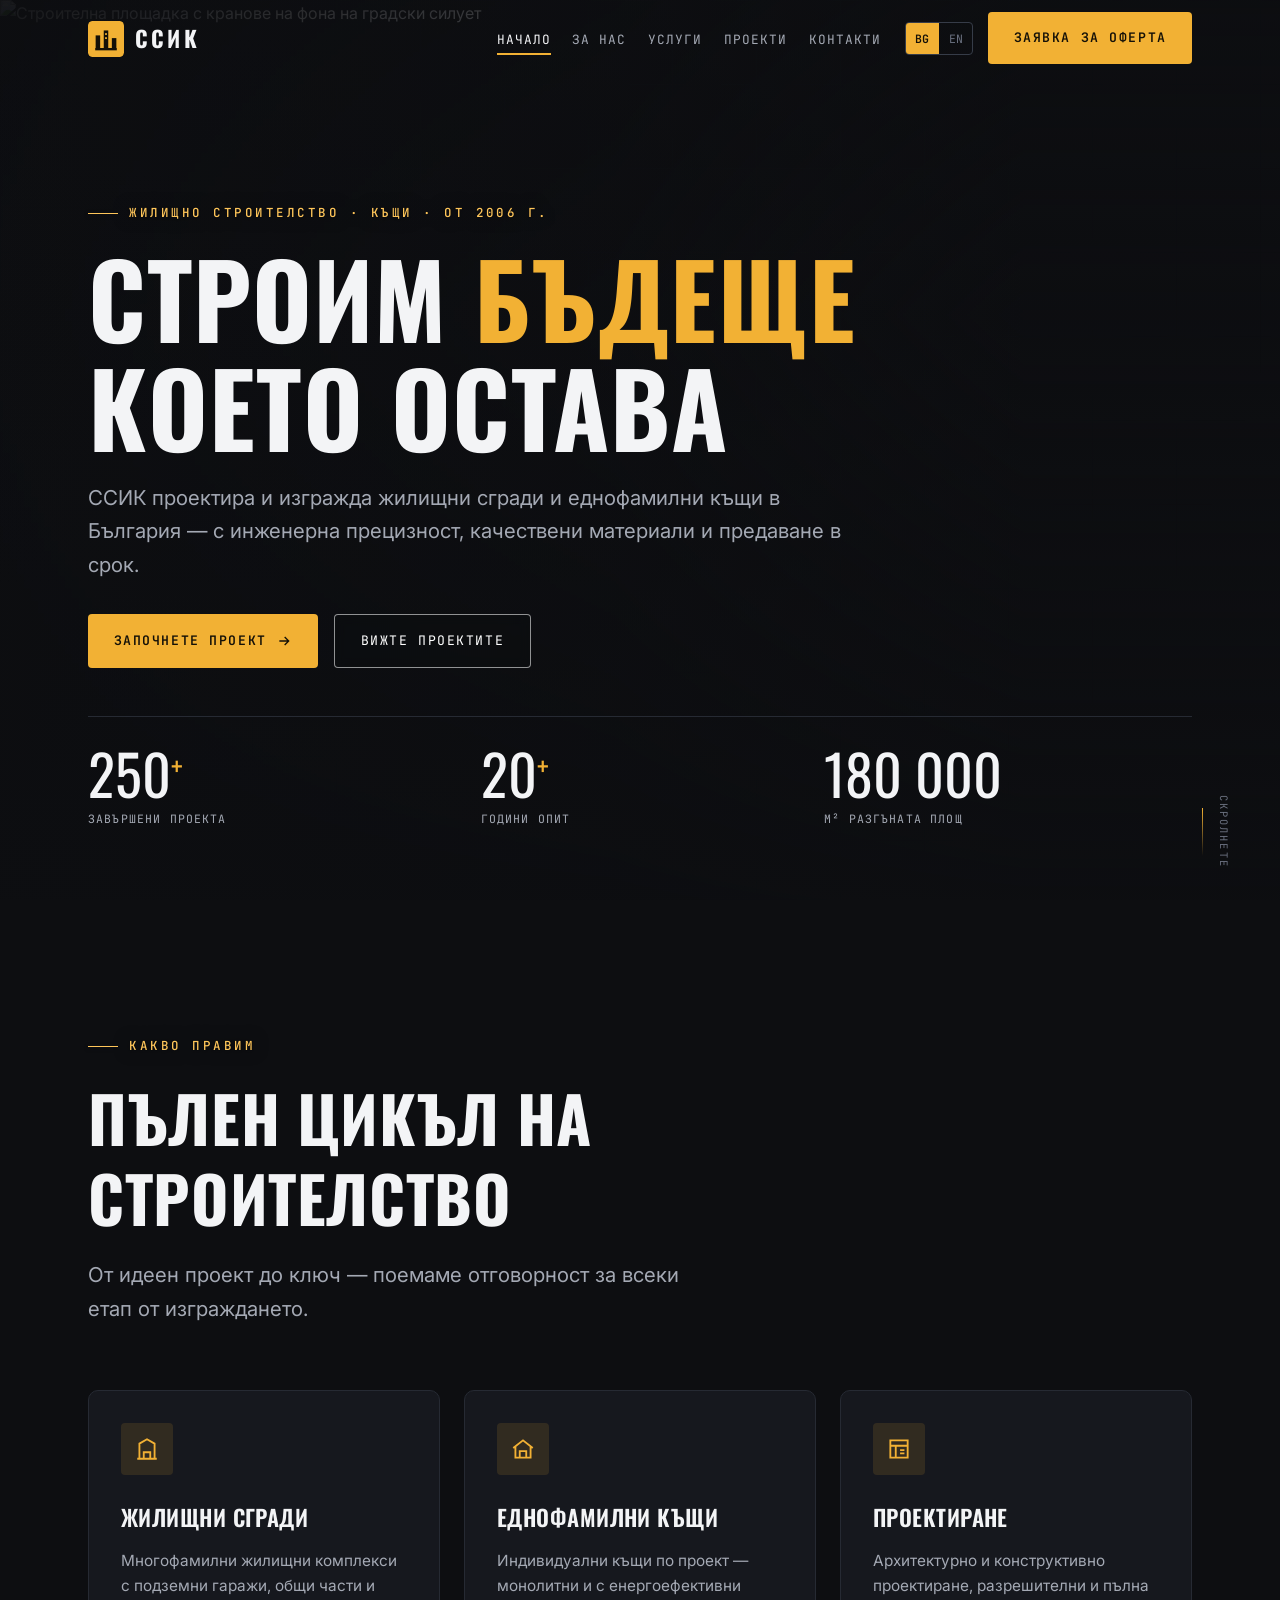
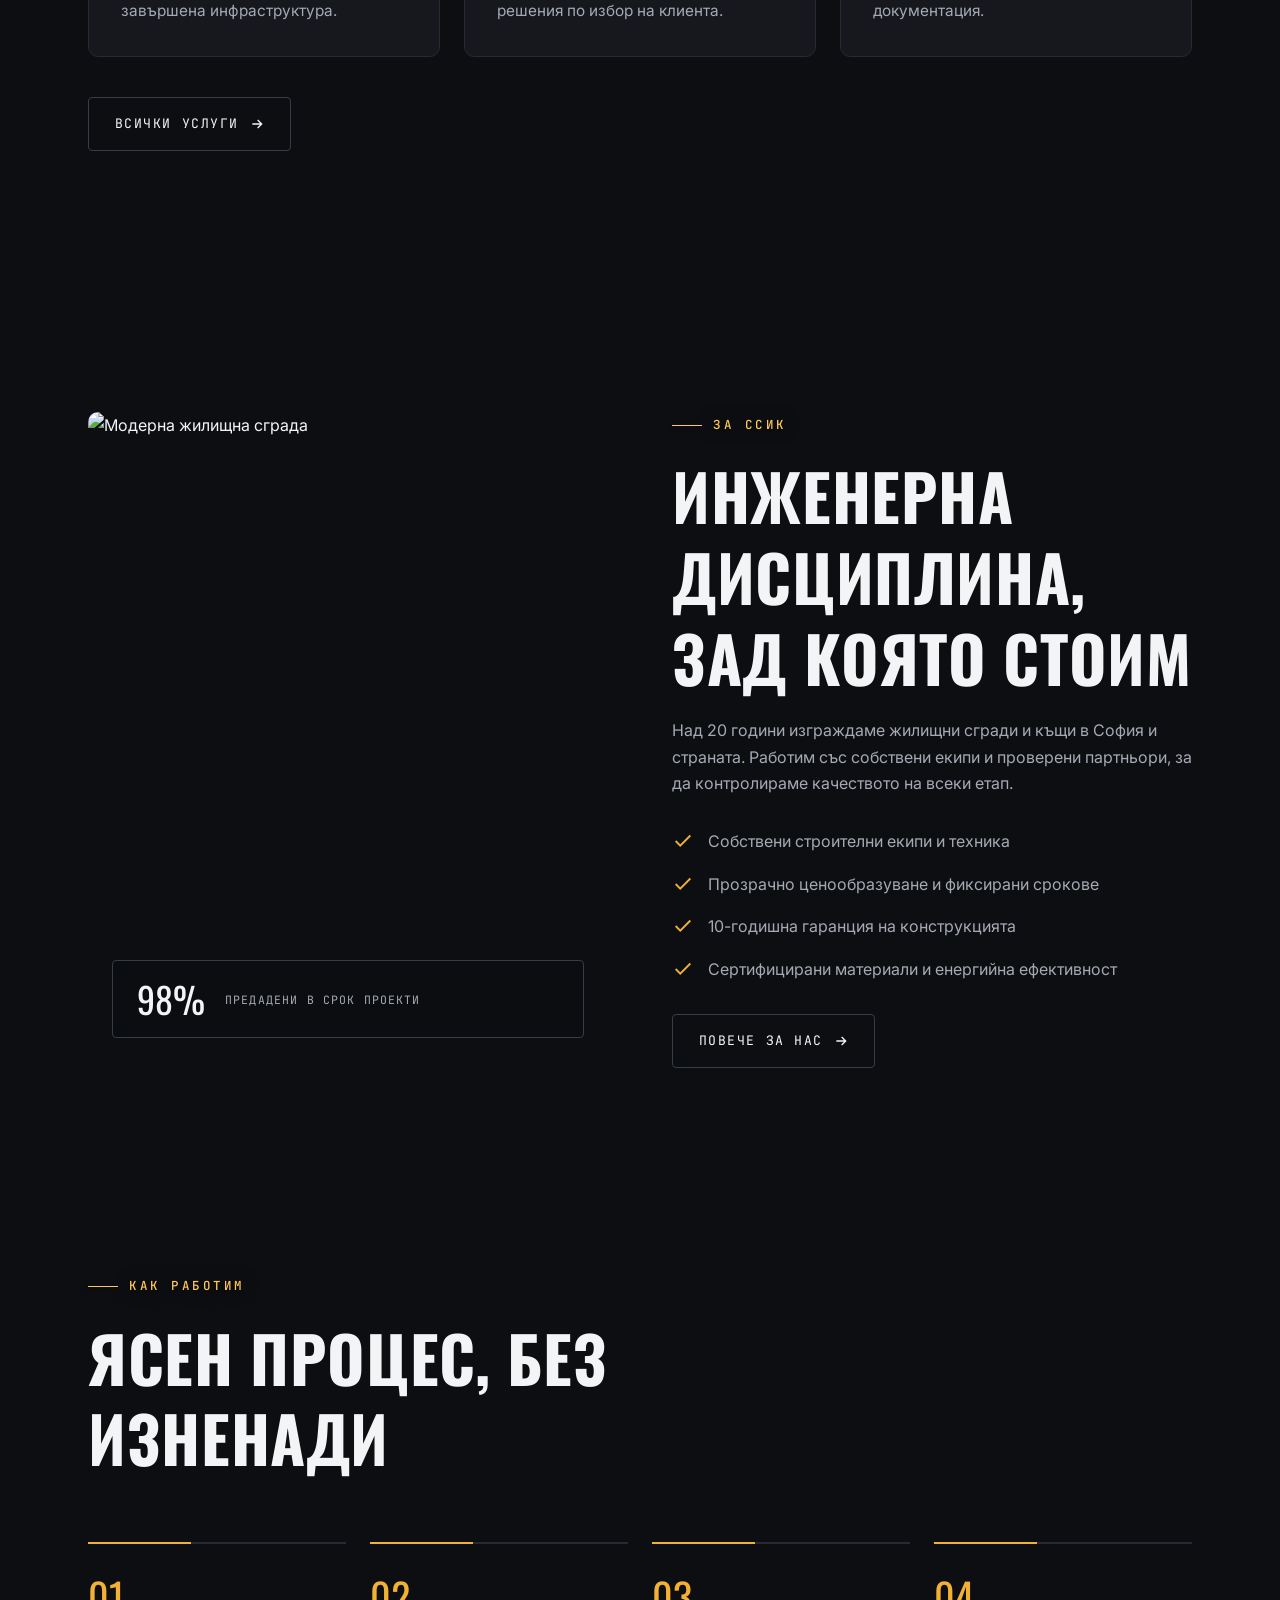
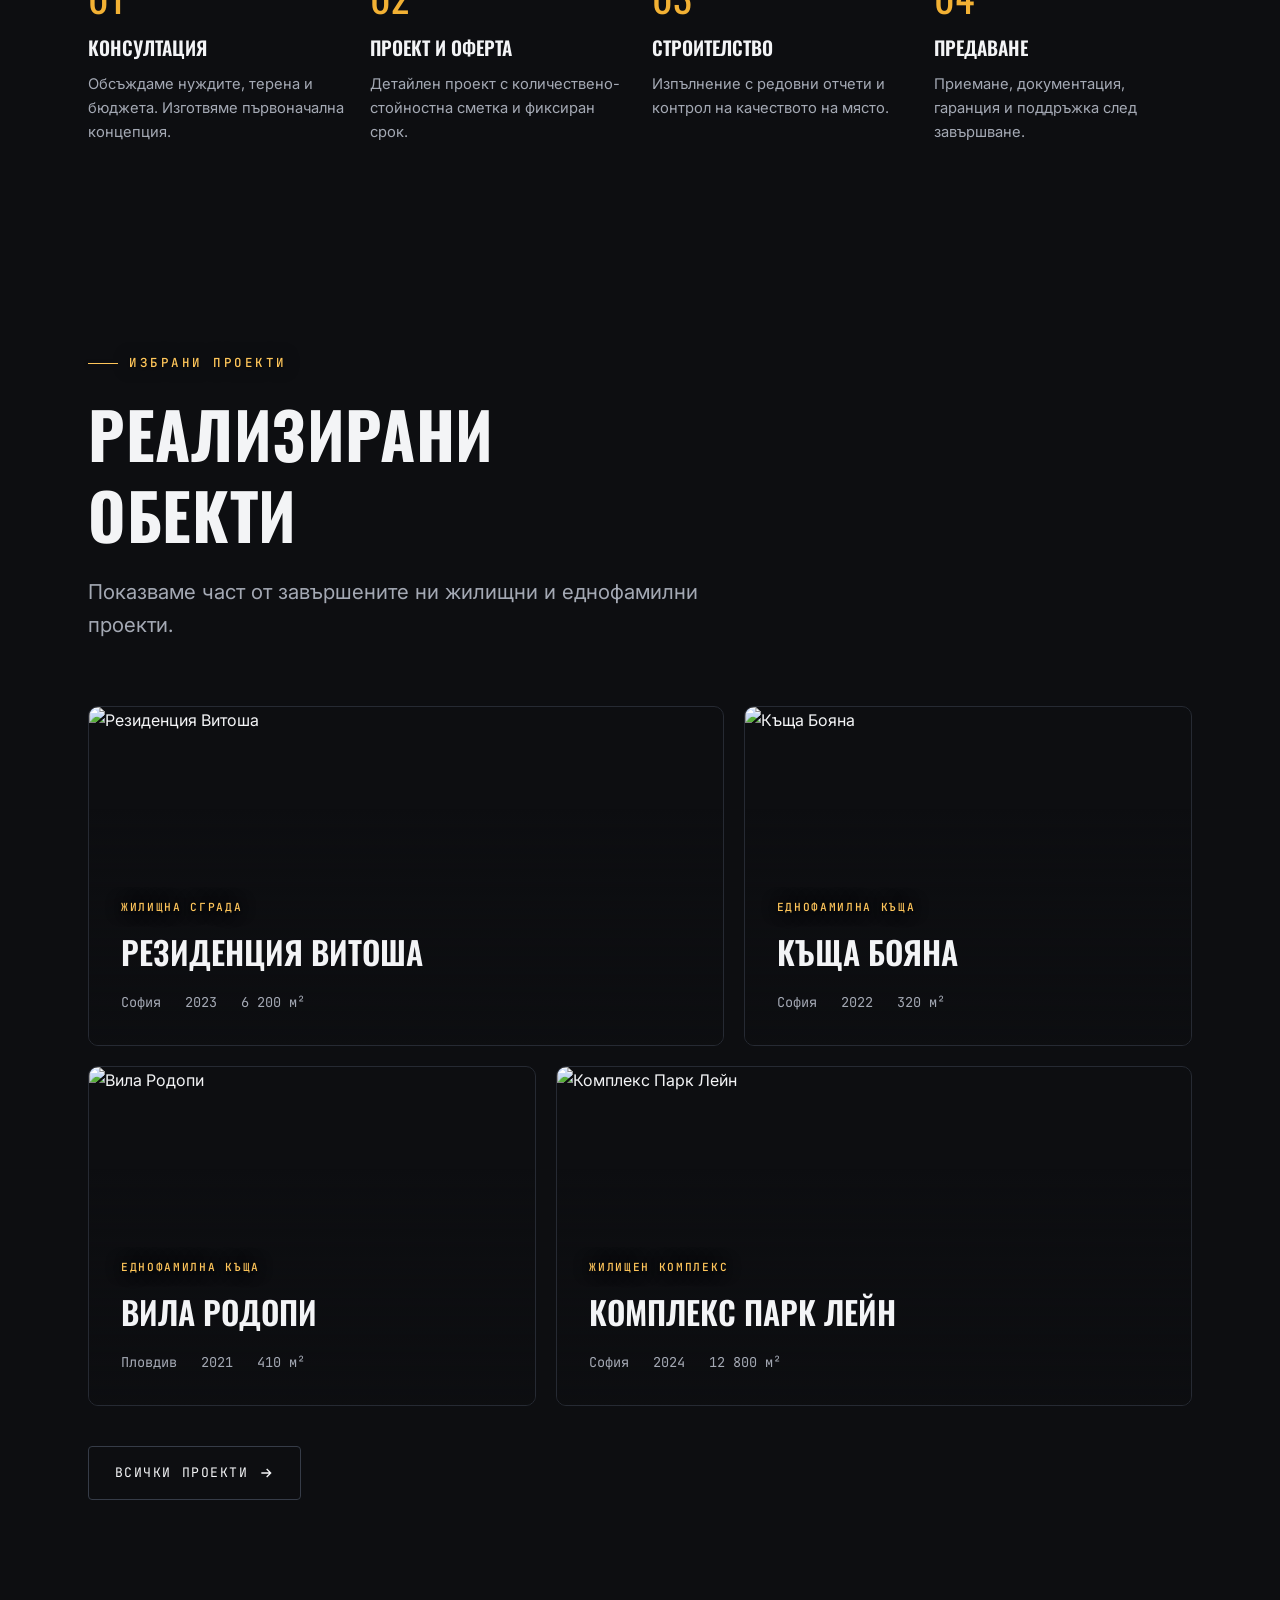
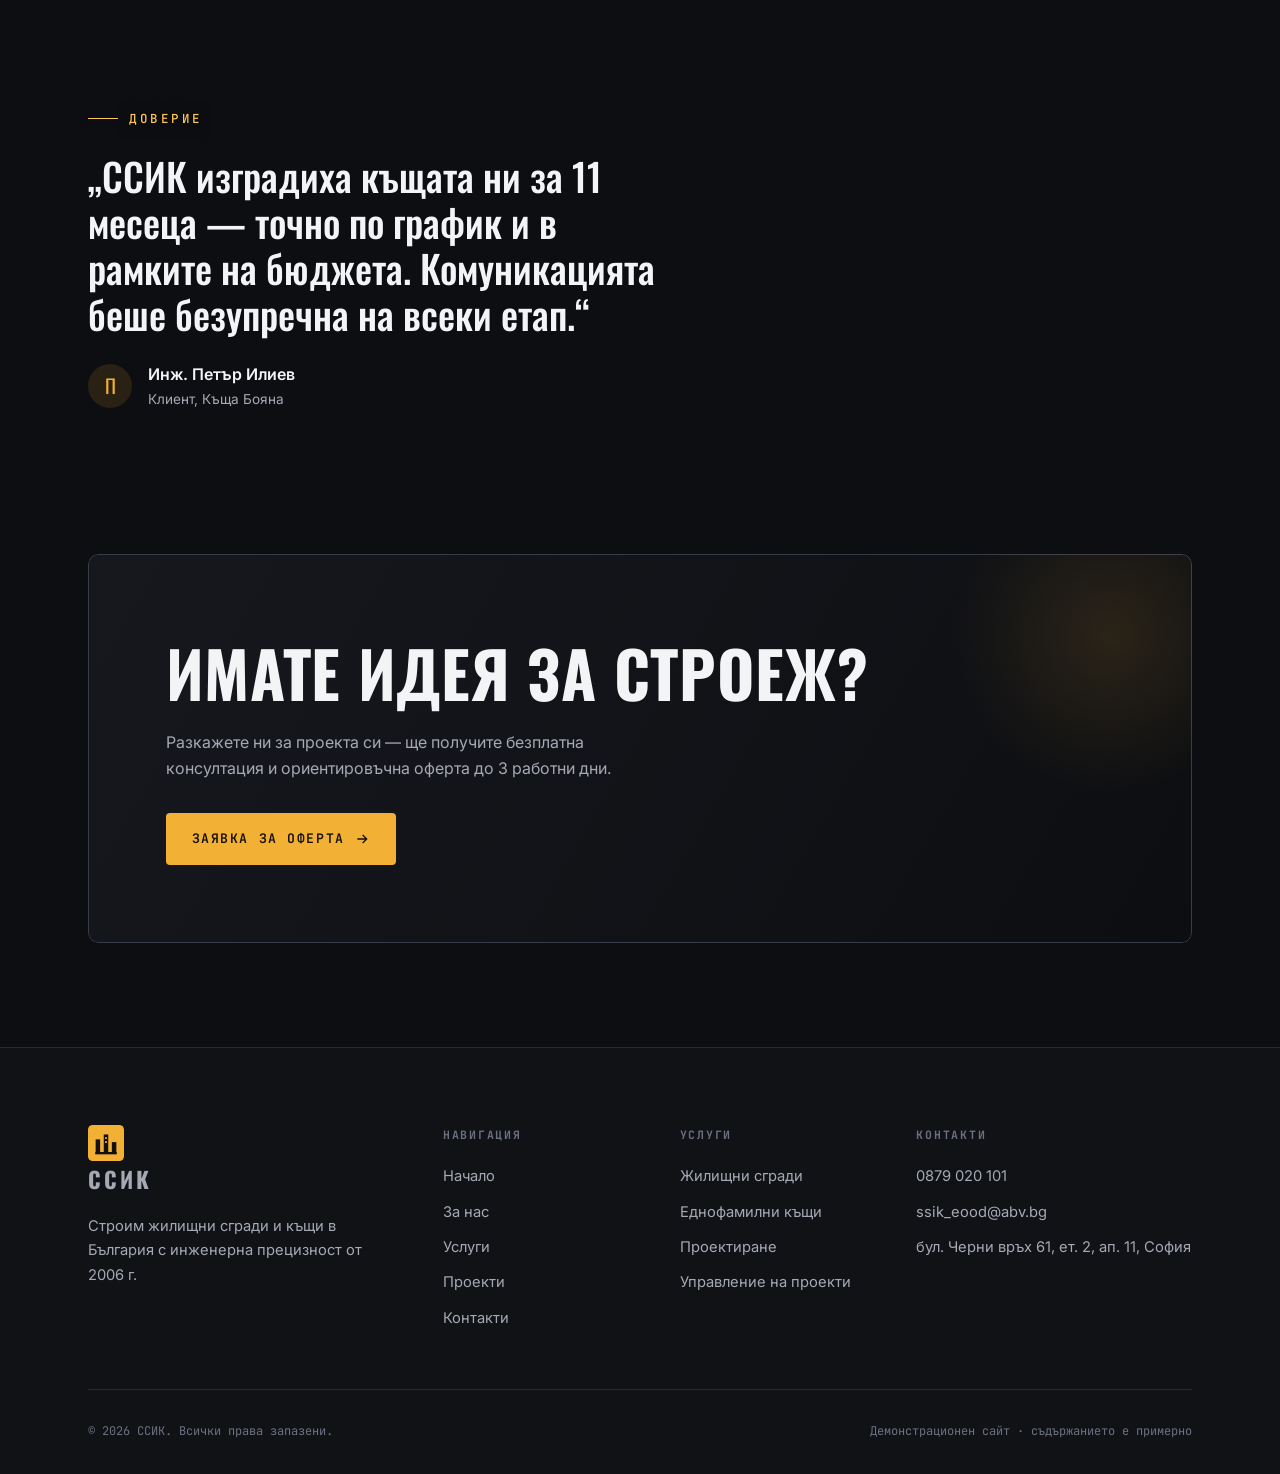
==== index.html @ 514c16e4 "Първоначална версия на сайта на ССИК Многостраничен двуезичен (BG/EN) статичен сайт за строителна ко" ====
<!DOCTYPE html>
<html lang="bg">
<head>
  <meta charset="UTF-8" />
  <meta name="viewport" content="width=device-width, initial-scale=1" />
  <title>ССИК — Жилищно строителство и къщи в България</title>
  <meta name="description" content="ССИК проектира и изгражда жилищни сгради и еднофамилни къщи в България с инженерна прецизност от 2006 г." />
  <script>document.documentElement.classList.add('js');</script>
  <link rel="preconnect" href="https://fonts.googleapis.com" />
  <link rel="preconnect" href="https://fonts.gstatic.com" crossorigin />
  <link href="https://fonts.googleapis.com/css2?family=Oswald:wght@400;500;600;700&family=Inter:wght@300;400;500;600;700&family=JetBrains+Mono:wght@400;500&display=swap" rel="stylesheet" />
  <link rel="stylesheet" href="assets/css/styles.css?v=1783640327" />
</head>
<body>
  <!-- ================= HEADER ================= -->
  <header class="site-header">
    <div class="container">
      <a class="brand" href="index.html" aria-label="ССИК — начало">
        <img class="brand__logo" src="assets/img/logo-mark.svg" alt="" width="36" height="36" /><span class="brand__name">ССИК</span>
      </a>

      <nav class="nav" aria-label="Основна навигация">
        <div class="nav__panel">
          <ul class="nav__links">
            <li><a href="index.html" aria-current="page" data-i18n="nav.home">Начало</a></li>
            <li><a href="about.html" data-i18n="nav.about">За нас</a></li>
            <li><a href="services.html" data-i18n="nav.services">Услуги</a></li>
            <li><a href="projects.html" data-i18n="nav.projects">Проекти</a></li>
            <li><a href="contact.html" data-i18n="nav.contact">Контакти</a></li>
          </ul>
          <div class="nav__side">
            <div class="lang-toggle" role="group" aria-label="Език / Language">
              <button type="button" data-lang="bg" aria-pressed="true">BG</button>
              <button type="button" data-lang="en" aria-pressed="false">EN</button>
            </div>
            <a class="btn btn--primary" href="contact.html" data-i18n="nav.cta">Заявка за оферта</a>
          </div>
        </div>
        <button class="nav-toggle" aria-label="Меню" aria-expanded="false" aria-controls="nav">
          <span></span><span></span><span></span>
        </button>
      </nav>
    </div>
  </header>

  <main>
    <!-- ================= HERO ================= -->
    <section class="hero">
      <div class="hero__media">
        <img src="https://images.unsplash.com/photo-1503387762-592deb58ef4e?auto=format&fit=crop&w=1920&q=70"
             alt="Строителна площадка с кранове на фона на градски силует"
             fetchpriority="high" decoding="async" width="1920" height="1280" />
      </div>
      <div class="hero__inner">
        <div class="container">
          <p class="eyebrow" data-hero data-i18n="home.eyebrow">Жилищно строителство · Къщи · От 2006 г.</p>
          <h1 class="display" data-hero>
            <span data-i18n="home.h1a">Строим</span>
            <span class="stroke" data-i18n="home.h1b">бъдеще</span>
            <span data-i18n="home.h1c">което остава</span>
          </h1>
          <p class="lead" data-hero data-i18n="home.lead">ССИК проектира и изгражда жилищни сгради и еднофамилни къщи в България — с инженерна прецизност, качествени материали и предаване в срок.</p>
          <div class="hero__actions" data-hero>
            <a class="btn btn--primary" href="contact.html">
              <span data-i18n="home.ctaPrimary">Започнете проект</span>
              <svg viewBox="0 0 24 24" fill="none" stroke="currentColor" stroke-width="2"><path d="M5 12h14M13 6l6 6-6 6"/></svg>
            </a>
            <a class="btn btn--ghost" href="projects.html" data-i18n="home.ctaSecondary">Вижте проектите</a>
          </div>

          <div class="hero__stats" data-hero>
            <div class="stat">
              <div class="stat__num"><span data-count="250">0</span><sup>+</sup></div>
              <div class="stat__label" data-i18n="home.stat1">Завършени проекта</div>
            </div>
            <div class="stat">
              <div class="stat__num"><span data-count="20">0</span><sup>+</sup></div>
              <div class="stat__label" data-i18n="home.stat2">Години опит</div>
            </div>
            <div class="stat">
              <div class="stat__num"><span data-count="180000">0</span></div>
              <div class="stat__label" data-i18n="home.stat3">м² разгъната площ</div>
            </div>
          </div>
        </div>
      </div>
      <div class="scroll-hint" aria-hidden="true"><span data-i18n="home.scroll">Скролнете</span></div>
    </section>

    <!-- ================= SERVICES PREVIEW ================= -->
    <section class="section" id="services">
      <div class="container">
        <div class="section-head reveal-up">
          <p class="eyebrow" data-i18n="svc.eyebrow">Какво правим</p>
          <h2 class="display" data-i18n="svc.h2">Пълен цикъл на строителство</h2>
          <p class="lead" data-i18n="svc.lead">От идеен проект до ключ — поемаме отговорност за всеки етап от изграждането.</p>
        </div>

        <div class="grid grid--3" data-stagger>
          <article class="card">
            <span class="card__line"></span>
            <div class="card__icon">
              <svg viewBox="0 0 24 24" fill="none" stroke="currentColor" stroke-width="1.7"><path d="M3 21h18M5 21V7l7-4 7 4v14M9 21v-6h6v6M9 11h.01M15 11h.01"/></svg>
            </div>
            <h3 data-i18n="svc.1.t">Жилищни сгради</h3>
            <p data-i18n="svc.1.d">Многофамилни жилищни комплекси с подземни гаражи, общи части и завършена инфраструктура.</p>
          </article>
          <article class="card">
            <span class="card__line"></span>
            <div class="card__icon">
              <svg viewBox="0 0 24 24" fill="none" stroke="currentColor" stroke-width="1.7"><path d="M3 11l9-7 9 7M5 10v10h14V10M9 20v-6h6v6"/></svg>
            </div>
            <h3 data-i18n="svc.2.t">Еднофамилни къщи</h3>
            <p data-i18n="svc.2.d">Индивидуални къщи по проект — монолитни и с енергоефективни решения по избор на клиента.</p>
          </article>
          <article class="card">
            <span class="card__line"></span>
            <div class="card__icon">
              <svg viewBox="0 0 24 24" fill="none" stroke="currentColor" stroke-width="1.7"><path d="M4 4h16v16H4zM4 9h16M9 9v11M13 13h4M13 16h4"/></svg>
            </div>
            <h3 data-i18n="svc.3.t">Проектиране</h3>
            <p data-i18n="svc.3.d">Архитектурно и конструктивно проектиране, разрешителни и пълна документация.</p>
          </article>
        </div>

        <div style="margin-top:2.5rem" class="reveal-up">
          <a class="btn btn--ghost" href="services.html">
            <span data-i18n="svc.all">Всички услуги</span>
            <svg viewBox="0 0 24 24" fill="none" stroke="currentColor" stroke-width="2"><path d="M5 12h14M13 6l6 6-6 6"/></svg>
          </a>
        </div>
      </div>
    </section>

    <!-- ================= ABOUT SPLIT ================= -->
    <section class="section" id="about">
      <div class="container">
        <div class="split">
          <div class="split__media reveal-scale">
            <img src="https://images.unsplash.com/photo-1541888946425-d81bb19240f5?auto=format&fit=crop&w=1000&q=70"
                 alt="Модерна жилищна сграда" loading="lazy" width="1000" height="1250" />
            <div class="split__badge">
              <div class="stat__num" data-i18n="abt.badgeNum">98%</div>
              <div class="stat__label" style="margin:0" data-i18n="abt.badgeLabel">предадени в срок проекти</div>
            </div>
          </div>
          <div class="reveal-up">
            <p class="eyebrow" data-i18n="abt.eyebrow">За ССИК</p>
            <h2 class="display" style="margin:1.25rem 0" data-i18n="abt.h2">Инженерна дисциплина, зад която стоим</h2>
            <p class="muted" data-i18n="abt.p">Над 20 години изграждаме жилищни сгради и къщи в София и страната. Работим със собствени екипи и проверени партньори, за да контролираме качеството на всеки етап.</p>
            <ul class="checklist">
              <li><svg viewBox="0 0 24 24" fill="none" stroke="currentColor" stroke-width="2"><path d="M20 6L9 17l-5-5"/></svg><span data-i18n="abt.li1">Собствени строителни екипи и техника</span></li>
              <li><svg viewBox="0 0 24 24" fill="none" stroke="currentColor" stroke-width="2"><path d="M20 6L9 17l-5-5"/></svg><span data-i18n="abt.li2">Прозрачно ценообразуване и фиксирани срокове</span></li>
              <li><svg viewBox="0 0 24 24" fill="none" stroke="currentColor" stroke-width="2"><path d="M20 6L9 17l-5-5"/></svg><span data-i18n="abt.li3">10-годишна гаранция на конструкцията</span></li>
              <li><svg viewBox="0 0 24 24" fill="none" stroke="currentColor" stroke-width="2"><path d="M20 6L9 17l-5-5"/></svg><span data-i18n="abt.li4">Сертифицирани материали и енергийна ефективност</span></li>
            </ul>
            <div style="margin-top:2rem">
              <a class="btn btn--ghost" href="about.html">
                <span data-i18n="abt.more">Повече за нас</span>
                <svg viewBox="0 0 24 24" fill="none" stroke="currentColor" stroke-width="2"><path d="M5 12h14M13 6l6 6-6 6"/></svg>
              </a>
            </div>
          </div>
        </div>
      </div>
    </section>

    <!-- ================= PROCESS ================= -->
    <section class="section section--tight">
      <div class="container">
        <div class="section-head reveal-up">
          <p class="eyebrow" data-i18n="proc.eyebrow">Как работим</p>
          <h2 class="display" data-i18n="proc.h2">Ясен процес, без изненади</h2>
        </div>
        <div class="steps" data-stagger>
          <div class="step">
            <h4 data-i18n="proc.1.t">Консултация</h4>
            <p data-i18n="proc.1.d">Обсъждаме нуждите, терена и бюджета. Изготвяме първоначална концепция.</p>
          </div>
          <div class="step">
            <h4 data-i18n="proc.2.t">Проект и оферта</h4>
            <p data-i18n="proc.2.d">Детайлен проект с количествено-стойностна сметка и фиксиран срок.</p>
          </div>
          <div class="step">
            <h4 data-i18n="proc.3.t">Строителство</h4>
            <p data-i18n="proc.3.d">Изпълнение с редовни отчети и контрол на качеството на място.</p>
          </div>
          <div class="step">
            <h4 data-i18n="proc.4.t">Предаване</h4>
            <p data-i18n="proc.4.d">Приемане, документация, гаранция и поддръжка след завършване.</p>
          </div>
        </div>
      </div>
    </section>

    <!-- ================= PROJECTS PREVIEW ================= -->
    <section class="section" id="projects">
      <div class="container">
        <div class="section-head reveal-up">
          <p class="eyebrow" data-i18n="prj.eyebrow">Избрани проекти</p>
          <h2 class="display" data-i18n="prj.h2">Реализирани обекти</h2>
          <p class="lead" data-i18n="prj.lead">Показваме част от завършените ни жилищни и еднофамилни проекти.</p>
        </div>

        <div class="projects-grid" data-stagger>
          <a class="project col-7" href="projects.html">
            <img src="https://images.unsplash.com/photo-1545324418-cc1a3fa10c00?auto=format&fit=crop&w=1100&q=70" alt="Резиденция Витоша" loading="lazy" />
            <div class="project__body">
              <span class="project__tag" data-i18n="prj.1.tag">Жилищна сграда</span>
              <div class="project__title" data-i18n="prj.1.t">Резиденция Витоша</div>
              <div class="project__meta"><span>София</span><span>2023</span><span>6 200 м²</span></div>
            </div>
          </a>
          <a class="project col-5" href="projects.html">
            <img src="https://images.unsplash.com/photo-1600585154340-be6161a56a0c?auto=format&fit=crop&w=900&q=70" alt="Къща Бояна" loading="lazy" />
            <div class="project__body">
              <span class="project__tag" data-i18n="prj.2.tag">Еднофамилна къща</span>
              <div class="project__title" data-i18n="prj.2.t">Къща Бояна</div>
              <div class="project__meta"><span>София</span><span>2022</span><span>320 м²</span></div>
            </div>
          </a>
          <a class="project col-5" href="projects.html">
            <img src="https://images.unsplash.com/photo-1600566753086-00f18fb6b3ea?auto=format&fit=crop&w=900&q=70" alt="Вила Родопи" loading="lazy" />
            <div class="project__body">
              <span class="project__tag" data-i18n="prj.4.tag">Еднофамилна къща</span>
              <div class="project__title" data-i18n="prj.4.t">Вила Родопи</div>
              <div class="project__meta"><span>Пловдив</span><span>2021</span><span>410 м²</span></div>
            </div>
          </a>
          <a class="project col-7" href="projects.html">
            <img src="https://images.unsplash.com/photo-1481253127861-534498168948?auto=format&fit=crop&w=1100&q=70" alt="Комплекс Парк Лейн" loading="lazy" />
            <div class="project__body">
              <span class="project__tag" data-i18n="prj.3.tag">Жилищен комплекс</span>
              <div class="project__title" data-i18n="prj.3.t">Комплекс Парк Лейн</div>
              <div class="project__meta"><span>София</span><span>2024</span><span>12 800 м²</span></div>
            </div>
          </a>
        </div>

        <div style="margin-top:2.5rem" class="reveal-up">
          <a class="btn btn--ghost" href="projects.html">
            <span data-i18n="prj.all">Всички проекти</span>
            <svg viewBox="0 0 24 24" fill="none" stroke="currentColor" stroke-width="2"><path d="M5 12h14M13 6l6 6-6 6"/></svg>
          </a>
        </div>
      </div>
    </section>

    <!-- ================= TESTIMONIAL ================= -->
    <section class="section section--tight">
      <div class="container">
        <div class="reveal-up" style="max-width:60ch">
          <p class="eyebrow" data-i18n="tst.eyebrow">Доверие</p>
          <blockquote style="font-family:var(--font-display);font-weight:500;font-size:clamp(1.5rem,3.5vw,2.4rem);line-height:1.2;text-transform:none;margin:1.5rem 0">
            <span data-i18n="tst.quote">„ССИК изградиха къщата ни за 11 месеца — точно по график и в рамките на бюджета. Комуникацията беше безупречна на всеки етап.“</span>
          </blockquote>
          <div style="display:flex;align-items:center;gap:1rem">
            <div style="width:44px;height:44px;border-radius:50%;background:var(--accent-soft);color:var(--accent);display:grid;place-items:center;font-family:var(--font-display);font-size:1.2rem">П</div>
            <div>
              <div style="font-weight:600" data-i18n="tst.name">Инж. Петър Илиев</div>
              <div class="muted" style="font-size:0.85rem" data-i18n="tst.role">Клиент, Къща Бояна</div>
            </div>
          </div>
        </div>
      </div>
    </section>

    <!-- ================= CTA BAND ================= -->
    <section class="section section--tight">
      <div class="container">
        <div class="cta-band reveal-scale">
          <div class="cta-band__inner">
            <div>
              <h2 class="display" style="margin-bottom:1rem" data-i18n="cta.h2">Имате идея за строеж?</h2>
              <p class="muted" style="max-width:48ch" data-i18n="cta.p">Разкажете ни за проекта си — ще получите безплатна консултация и ориентировъчна оферта до 3 работни дни.</p>
            </div>
            <a class="btn btn--primary" href="contact.html">
              <span data-i18n="cta.btn">Заявка за оферта</span>
              <svg viewBox="0 0 24 24" fill="none" stroke="currentColor" stroke-width="2"><path d="M5 12h14M13 6l6 6-6 6"/></svg>
            </a>
          </div>
        </div>
      </div>
    </section>
  </main>

  <!-- ================= FOOTER ================= -->
  <footer class="site-footer">
    <div class="container">
      <div class="footer-grid">
        <div class="footer-col footer-brand">
          <a class="brand" href="index.html">
            <img class="brand__logo" src="assets/img/logo-mark.svg" alt="" width="36" height="36" /><span class="brand__name">ССИК</span>
          </a>
          <p class="muted" data-i18n="ft.tag">Строим жилищни сгради и къщи в България с инженерна прецизност от 2006 г.</p>
        </div>
        <div class="footer-col">
          <h5 data-i18n="ft.nav">Навигация</h5>
          <a href="index.html" data-i18n="nav.home">Начало</a>
          <a href="about.html" data-i18n="nav.about">За нас</a>
          <a href="services.html" data-i18n="nav.services">Услуги</a>
          <a href="projects.html" data-i18n="nav.projects">Проекти</a>
          <a href="contact.html" data-i18n="nav.contact">Контакти</a>
        </div>
        <div class="footer-col">
          <h5 data-i18n="ft.services">Услуги</h5>
          <a href="services.html" data-i18n="svc.1.t">Жилищни сгради</a>
          <a href="services.html" data-i18n="svc.2.t">Еднофамилни къщи</a>
          <a href="services.html" data-i18n="svc.3.t">Проектиране</a>
          <a href="services.html" data-i18n="svc.6.t">Управление на проекти</a>
        </div>
        <div class="footer-col">
          <h5 data-i18n="ft.contactTitle">Контакти</h5>
          <a href="tel:+359879020101">0879 020 101</a>
          <a href="mailto:ssik_eood@abv.bg">ssik_eood@abv.bg</a>
          <p data-i18n="ft.address">бул. Черни връх 61, ет. 2, ап. 11, София</p>
        </div>
      </div>
      <div class="footer-bottom">
        <span>© <span id="year">2026</span> ССИК. <span data-i18n="ft.rights">Всички права запазени.</span></span>
        <span data-i18n="ft.built">Демонстрационен сайт · съдържанието е примерно</span>
      </div>
    </div>
  </footer>

  <script src="https://cdnjs.cloudflare.com/ajax/libs/gsap/3.12.5/gsap.min.js" defer></script>
  <script src="https://cdnjs.cloudflare.com/ajax/libs/gsap/3.12.5/ScrollTrigger.min.js" defer></script>
  <script src="assets/js/i18n.js?v=1783640327" defer></script>
  <script src="assets/js/main.js?v=1783640327" defer></script>
  <script>document.getElementById('year').textContent = new Date().getFullYear();</script>
</body>
</html>
---- assets/css/styles.css ----
/* ============================================================
   МОНОЛИТ — Design System
   Dark / Industrial. Concrete + amber. Bilingual (BG/EN).
   Fonts: Oswald (display), Inter (body), JetBrains Mono (labels)
   ============================================================ */

/* ---------- Design tokens ---------- */
:root {
  /* surfaces */
  --bg:            #0d0e11;
  --bg-grid:       #101216;
  --surface:       #16181e;
  --surface-2:     #1c1f27;
  --border:        #262a33;
  --border-strong: #363c48;

  /* text */
  --fg:        #f3f4f6;
  --fg-muted:  #a4a9b4;
  --fg-dim:    #6b7180;

  /* brand */
  --accent:        #f2b134;   /* safety amber */
  --accent-2:      #e0902a;
  --accent-bright: #ffc65a;
  --accent-soft:   rgba(242, 177, 52, 0.12);
  --accent-contrast:#141007;
  --steel:         #7c8698;

  /* type */
  --font-display: "Oswald", "Arial Narrow", sans-serif;
  --font-body:    "Inter", system-ui, -apple-system, sans-serif;
  --font-mono:    "JetBrains Mono", ui-monospace, monospace;

  /* rhythm */
  --container: 1200px;
  --gutter: clamp(1.25rem, 4vw, 3rem);
  --radius: 4px;
  --radius-lg: 10px;

  /* motion */
  --ease-out: cubic-bezier(0.16, 1, 0.3, 1);
  --dur: 240ms;

  /* header */
  --header-h: 78px;
}

/* ---------- Reset / base ---------- */
*, *::before, *::after { box-sizing: border-box; }
* { margin: 0; }

html { scroll-behavior: smooth; -webkit-text-size-adjust: 100%; }
@media (prefers-reduced-motion: reduce) { html { scroll-behavior: auto; } }

body {
  font-family: var(--font-body);
  background: var(--bg);
  color: var(--fg);
  line-height: 1.65;
  font-size: 16px;
  -webkit-font-smoothing: antialiased;
  text-rendering: optimizeLegibility;
  overflow-x: hidden;
}

img, picture, svg, video { display: block; max-width: 100%; }
a { color: inherit; text-decoration: none; }
button { font: inherit; cursor: pointer; border: none; background: none; color: inherit; }
ul { list-style: none; padding: 0; }
:focus-visible { outline: 2px solid var(--accent); outline-offset: 3px; border-radius: 2px; }

/* subtle concrete grid backdrop */
body::before {
  content: "";
  position: fixed;
  inset: 0;
  z-index: -2;
  background:
    linear-gradient(var(--bg-grid) 1px, transparent 1px) 0 0 / 100% 84px,
    linear-gradient(90deg, var(--bg-grid) 1px, transparent 1px) 0 0 / 84px 100%;
  opacity: 0.5;
  pointer-events: none;
  -webkit-mask-image: radial-gradient(ellipse at 50% 0%, #000 0%, transparent 75%);
          mask-image: radial-gradient(ellipse at 50% 0%, #000 0%, transparent 75%);
}

/* ---------- Layout ---------- */
.container {
  width: 100%;
  max-width: var(--container);
  margin-inline: auto;
  padding-inline: var(--gutter);
}
.section { padding-block: clamp(4.5rem, 10vw, 8rem); position: relative; }
.section--tight { padding-block: clamp(3rem, 6vw, 4.5rem); }

/* ---------- Typography ---------- */
.display {
  font-family: var(--font-display);
  font-weight: 700;
  line-height: 1.26;
  letter-spacing: 0.01em;
  text-transform: uppercase;
}
h1.display { font-size: clamp(2.75rem, 8vw, 6.5rem); line-height: 1.32; }
h2.display { font-size: clamp(2.1rem, 5.5vw, 4rem); }
h3.display { font-size: clamp(1.5rem, 3vw, 2.25rem); }

.lead { font-size: clamp(1.05rem, 1.6vw, 1.3rem); color: var(--fg-muted); max-width: 60ch; }

.eyebrow {
  font-family: var(--font-mono);
  font-size: 0.78rem;
  font-weight: 500;
  letter-spacing: 0.28em;
  text-transform: uppercase;
  color: var(--accent-bright);
  /* dark halo keeps it legible over photos as well as flat dark surfaces */
  text-shadow: 0 0 1px rgba(13,14,17,0.95), 0 1px 3px rgba(13,14,17,0.9), 0 0 16px rgba(13,14,17,0.75);
  display: inline-flex;
  align-items: center;
  gap: 0.7rem;
}
.eyebrow::before {
  content: "";
  width: 30px; height: 1px;
  background: var(--accent-bright);
  box-shadow: 0 1px 4px rgba(13,14,17,0.8);
  display: inline-block;
}

.text-accent { color: var(--accent); }
.muted { color: var(--fg-muted); }

.section-head { max-width: 62ch; margin-bottom: clamp(2.5rem, 5vw, 4rem); }
.section-head .eyebrow { margin-bottom: 1.25rem; }
.section-head h2 { margin-bottom: 1.25rem; }

/* ---------- Buttons ---------- */
.btn {
  display: inline-flex;
  align-items: center;
  gap: 0.6rem;
  font-family: var(--font-mono);
  font-size: 0.82rem;
  letter-spacing: 0.12em;
  text-transform: uppercase;
  padding: 0.95rem 1.6rem;
  border-radius: var(--radius);
  transition: transform var(--dur) var(--ease-out),
              background-color var(--dur) var(--ease-out),
              color var(--dur) var(--ease-out),
              border-color var(--dur) var(--ease-out);
  will-change: transform;
}
.btn svg { width: 16px; height: 16px; transition: transform var(--dur) var(--ease-out); }
.btn:active { transform: translateY(1px); }

.btn--primary { background: var(--accent); color: var(--accent-contrast); font-weight: 600; }
.btn--primary:hover { background: #ffc65a; transform: translateY(-2px); }
.btn--primary:hover svg { transform: translateX(4px); }

.btn--ghost { border: 1px solid var(--border-strong); color: var(--fg); }
.btn--ghost:hover { border-color: var(--accent); color: var(--accent); transform: translateY(-2px); }

/* ---------- Header / Nav ---------- */
.site-header {
  position: fixed;
  inset: 0 0 auto 0;
  height: var(--header-h);
  z-index: 100;
  display: flex;
  align-items: center;
  transition: background-color var(--dur) var(--ease-out),
              backdrop-filter var(--dur) var(--ease-out),
              border-color var(--dur) var(--ease-out);
  border-bottom: 1px solid transparent;
}
.site-header.is-scrolled {
  background: rgba(13, 14, 17, 0.82);
  backdrop-filter: blur(14px);
  -webkit-backdrop-filter: blur(14px);
  border-bottom-color: var(--border);
}
.site-header .container { display: flex; align-items: center; justify-content: space-between; gap: 1.5rem; }

.brand { display: flex; align-items: center; gap: 0.7rem; }
.brand__logo { width: 36px; height: 36px; flex: none; border-radius: 4px; }
.brand__name {
  font-family: var(--font-display); font-weight: 700;
  font-size: 1.4rem; letter-spacing: 0.14em; text-transform: uppercase;
}
.brand__name b { color: var(--accent); font-weight: 700; }

.nav { display: flex; align-items: center; gap: 1.5rem; }
.nav__links { display: flex; align-items: center; gap: 1.35rem; }
.nav__links a {
  font-family: var(--font-mono);
  font-size: 0.8rem; letter-spacing: 0.08em; text-transform: uppercase;
  color: var(--fg-muted);
  position: relative; padding-block: 0.4rem;
  transition: color var(--dur) var(--ease-out);
}
.nav__links a::after {
  content: ""; position: absolute; left: 0; bottom: 0;
  width: 100%; height: 2px; background: var(--accent);
  transform: scaleX(0); transform-origin: left;
  transition: transform var(--dur) var(--ease-out);
}
.nav__links a:hover, .nav__links a[aria-current="page"] { color: var(--fg); }
.nav__links a:hover::after, .nav__links a[aria-current="page"]::after { transform: scaleX(1); }

.nav__side { display: flex; align-items: center; gap: 0.9rem; }

.lang-toggle {
  display: inline-flex; border: 1px solid var(--border-strong); border-radius: var(--radius);
  overflow: hidden; font-family: var(--font-mono); font-size: 0.72rem; letter-spacing: 0.06em;
}
.lang-toggle button { padding: 0.4rem 0.6rem; color: var(--fg-dim); transition: all var(--dur) var(--ease-out); }
.lang-toggle button.is-active { background: var(--accent); color: var(--accent-contrast); font-weight: 600; }

.nav-toggle {
  display: none; width: 44px; height: 44px; flex: none;
  align-items: center; justify-content: center; flex-direction: column; gap: 5px;
}
.nav-toggle span { width: 24px; height: 2px; background: var(--fg); transition: transform var(--dur) var(--ease-out), opacity var(--dur); }
.nav-toggle[aria-expanded="true"] span:nth-child(1) { transform: translateY(7px) rotate(45deg); }
.nav-toggle[aria-expanded="true"] span:nth-child(2) { opacity: 0; }
.nav-toggle[aria-expanded="true"] span:nth-child(3) { transform: translateY(-7px) rotate(-45deg); }

/* ---------- Hero ---------- */
.hero {
  position: relative;
  min-height: 100svh;
  display: flex; align-items: flex-end;
  padding-top: var(--header-h);
  overflow: hidden;
}
.hero__media { position: absolute; inset: 0; z-index: -1; }
.hero__media img { width: 100%; height: 120%; object-fit: cover; will-change: transform; }
.hero__media::after {
  content: ""; position: absolute; inset: 0;
  background:
    linear-gradient(180deg, rgba(13,14,17,0.55) 0%, rgba(13,14,17,0.15) 35%, rgba(13,14,17,0.9) 100%),
    linear-gradient(90deg, rgba(13,14,17,0.9) 0%, rgba(13,14,17,0.55) 48%, transparent 80%);
}
/* secondary CTA must stay legible over the hero photo */
.hero .btn--ghost {
  border-color: rgba(255,255,255,0.55);
  background: rgba(13,14,17,0.45);
  backdrop-filter: blur(6px);
  -webkit-backdrop-filter: blur(6px);
  color: #fff;
}
.hero .btn--ghost:hover {
  border-color: var(--accent);
  color: var(--accent);
  background: rgba(13,14,17,0.68);
}

.hero__inner { padding: clamp(2.25rem, 6vw, 4.5rem) 0 clamp(2.5rem, 6vw, 4.5rem); width: 100%; }
.hero h1 { margin: 1.25rem 0; max-width: 16ch; line-height: 1.06; }
.hero h1 .stroke {
  color: var(--accent);
}
.hero .lead { margin-bottom: 2rem; }
.hero__actions { display: flex; flex-wrap: wrap; gap: 1rem; }

.hero__stats {
  display: grid; grid-template-columns: repeat(3, auto);
  gap: clamp(1.5rem, 5vw, 4rem);
  margin-top: clamp(1.75rem, 4vw, 3rem);
  padding-top: 1.75rem; border-top: 1px solid var(--border);
}
.stat__num { font-family: var(--font-display); font-size: clamp(2.25rem, 5vw, 3.5rem); line-height: 1; color: var(--fg); }
.stat__num sup { color: var(--accent); font-size: 0.5em; vertical-align: super; }
.stat__label { font-family: var(--font-mono); font-size: 0.72rem; letter-spacing: 0.1em; text-transform: uppercase; color: var(--fg-muted); margin-top: 0.5rem; }

.scroll-hint {
  position: absolute; right: var(--gutter); bottom: 2rem;
  display: flex; flex-direction: column; align-items: center; gap: 0.75rem;
  font-family: var(--font-mono); font-size: 0.65rem; letter-spacing: 0.2em; text-transform: uppercase; color: var(--fg-dim);
  writing-mode: vertical-rl;
}
.scroll-hint::after { content: ""; width: 1px; height: 48px; background: linear-gradient(var(--accent), transparent); animation: scrollpulse 2s var(--ease-out) infinite; }
@keyframes scrollpulse { 0%{transform:scaleY(0);transform-origin:top} 50%{transform:scaleY(1);transform-origin:top} 51%{transform-origin:bottom} 100%{transform:scaleY(0);transform-origin:bottom} }

/* ---------- Cards / grids ---------- */
.grid { display: grid; gap: 1.5rem; }
.grid--3 { grid-template-columns: repeat(3, 1fr); }
.grid--2 { grid-template-columns: repeat(2, 1fr); }

.card {
  background: var(--surface);
  border: 1px solid var(--border);
  border-radius: var(--radius-lg);
  padding: 2rem;
  transition: transform var(--dur) var(--ease-out), border-color var(--dur) var(--ease-out), background-color var(--dur) var(--ease-out);
  position: relative;
  overflow: hidden;
}
.card:hover { transform: translateY(-6px); border-color: var(--border-strong); background: var(--surface-2); }
.card__index { font-family: var(--font-mono); font-size: 0.8rem; color: var(--fg-dim); letter-spacing: 0.1em; }
.card__icon {
  width: 52px; height: 52px; border-radius: var(--radius); display: grid; place-items: center;
  background: var(--accent-soft); color: var(--accent); margin-bottom: 1.5rem;
}
.card__icon svg { width: 26px; height: 26px; }
.card h3 { font-family: var(--font-display); font-weight: 600; font-size: 1.4rem; text-transform: uppercase; letter-spacing: 0.02em; margin-bottom: 0.75rem; }
.card p { color: var(--fg-muted); font-size: 0.96rem; }
.card__line { position: absolute; left: 0; top: 0; width: 3px; height: 100%; background: var(--accent); transform: scaleY(0); transform-origin: top; transition: transform var(--dur) var(--ease-out); }
.card:hover .card__line { transform: scaleY(1); }

/* ---------- Projects ---------- */
.projects-grid { display: grid; grid-template-columns: repeat(12, 1fr); gap: 1.25rem; }
.project {
  position: relative; border-radius: var(--radius-lg); overflow: hidden;
  min-height: 340px; display: flex; align-items: flex-end;
  border: 1px solid var(--border);
  isolation: isolate;
}
.project.col-7 { grid-column: span 7; }
.project.col-5 { grid-column: span 5; }
.project.col-6 { grid-column: span 6; }
.project.col-12 { grid-column: span 12; min-height: 420px; }
.project img { position: absolute; inset: 0; width: 100%; height: 100%; object-fit: cover; z-index: -1; transition: transform 600ms var(--ease-out); }
.project::after { content: ""; position: absolute; inset: 0; z-index: -1; background: linear-gradient(180deg, transparent 30%, rgba(13,14,17,0.92) 100%); }
.project:hover img { transform: scale(1.06); }
.project__body { padding: 2rem; width: 100%; }
.project__tag {
  font-family: var(--font-mono); font-size: 0.7rem; font-weight: 500;
  letter-spacing: 0.15em; text-transform: uppercase;
  color: var(--accent-bright);
  text-shadow: 0 0 1px rgba(13,14,17,0.95), 0 1px 3px rgba(13,14,17,0.9), 0 0 16px rgba(13,14,17,0.75);
}
.project__title { font-family: var(--font-display); font-weight: 600; font-size: clamp(1.4rem, 2.5vw, 2rem); text-transform: uppercase; margin-top: 0.5rem; }
.project__meta { display: flex; gap: 1.5rem; margin-top: 0.75rem; color: var(--fg-muted); font-size: 0.85rem; font-family: var(--font-mono); }

/* ---------- Split / feature ---------- */
.split { display: grid; grid-template-columns: 1fr 1fr; gap: clamp(2rem, 5vw, 4.5rem); align-items: center; }
.split__media { position: relative; border-radius: var(--radius-lg); overflow: hidden; aspect-ratio: 4 / 5; }
.split__media img { width: 100%; height: 100%; object-fit: cover; }
.split__badge {
  position: absolute; bottom: 1.5rem; left: 1.5rem; right: 1.5rem;
  background: rgba(13,14,17,0.72); backdrop-filter: blur(10px); -webkit-backdrop-filter: blur(10px);
  border: 1px solid var(--border-strong); border-radius: var(--radius); padding: 1.25rem 1.5rem;
  display: flex; align-items: center; gap: 1.25rem;
}
.split__badge .stat__num { font-size: 2.25rem; }

.checklist { display: grid; gap: 1rem; margin-top: 2rem; }
.checklist li { display: flex; gap: 0.9rem; align-items: flex-start; color: var(--fg-muted); }
.checklist svg { width: 22px; height: 22px; flex: none; color: var(--accent); margin-top: 2px; }
.checklist b { color: var(--fg); font-weight: 600; }

/* ---------- Process steps ---------- */
.steps { display: grid; grid-template-columns: repeat(4, 1fr); gap: 1.5rem; counter-reset: step; }
.step { padding: 2rem 0 0; border-top: 2px solid var(--border); position: relative; }
.step::before {
  counter-increment: step; content: "0" counter(step);
  font-family: var(--font-display); font-size: 2.5rem; color: var(--accent); line-height: 1; display: block; margin-bottom: 1rem;
}
.step::after { content: ""; position: absolute; top: -2px; left: 0; width: 40%; height: 2px; background: var(--accent); }
.step h4 { font-family: var(--font-display); text-transform: uppercase; font-size: 1.2rem; font-weight: 600; margin-bottom: 0.5rem; }
.step p { color: var(--fg-muted); font-size: 0.92rem; }

/* ---------- CTA band ---------- */
.cta-band { position: relative; overflow: hidden; border-radius: var(--radius-lg); }
.cta-band__inner {
  position: relative; z-index: 1;
  background: linear-gradient(120deg, var(--surface) 0%, var(--bg) 100%);
  border: 1px solid var(--border-strong);
  border-radius: var(--radius-lg);
  padding: clamp(2.5rem, 6vw, 5rem);
  display: flex; flex-wrap: wrap; align-items: center; justify-content: space-between; gap: 2rem;
}
.cta-band__inner::before {
  content: ""; position: absolute; right: -80px; top: -80px; width: 320px; height: 320px;
  background: radial-gradient(circle, var(--accent-soft), transparent 70%); pointer-events: none;
}

/* ---------- Footer ---------- */
.site-footer { border-top: 1px solid var(--border); background: var(--bg-grid); padding-block: clamp(3.5rem, 6vw, 5rem) 2rem; margin-top: 2rem; }
.footer-grid { display: grid; grid-template-columns: 1.6fr 1fr 1fr 1.4fr; gap: 2.5rem; padding-bottom: 3rem; border-bottom: 1px solid var(--border); }
.footer-col h5 { font-family: var(--font-mono); font-size: 0.72rem; letter-spacing: 0.15em; text-transform: uppercase; color: var(--fg-dim); margin-bottom: 1.25rem; }
.footer-col a, .footer-col p { color: var(--fg-muted); display: block; margin-bottom: 0.7rem; font-size: 0.92rem; transition: color var(--dur); }
.footer-col a:hover { color: var(--accent); }
.footer-brand p { max-width: 34ch; margin-top: 1rem; }
.footer-bottom { display: flex; flex-wrap: wrap; justify-content: space-between; gap: 1rem; padding-top: 2rem; color: var(--fg-dim); font-family: var(--font-mono); font-size: 0.75rem; }

/* ---------- Forms ---------- */
.form { display: grid; gap: 1.25rem; }
.form__row { display: grid; grid-template-columns: 1fr 1fr; gap: 1.25rem; }
.field { display: grid; gap: 0.5rem; }
.field label { font-family: var(--font-mono); font-size: 0.74rem; letter-spacing: 0.08em; text-transform: uppercase; color: var(--fg-muted); }
.field label .req { color: var(--accent); }
.field input, .field select, .field textarea {
  background: var(--surface); border: 1px solid var(--border); border-radius: var(--radius);
  padding: 0.9rem 1rem; color: var(--fg); font: inherit; font-size: 0.95rem;
  transition: border-color var(--dur) var(--ease-out), background-color var(--dur);
  width: 100%;
}
.field input:focus, .field select:focus, .field textarea:focus { outline: none; border-color: var(--accent); background: var(--surface-2); }
.field textarea { resize: vertical; min-height: 130px; }
.field .error-msg { color: #ff6b6b; font-size: 0.8rem; display: none; }
.field.invalid input, .field.invalid textarea, .field.invalid select { border-color: #ff6b6b; }
.field.invalid .error-msg { display: block; }
.form__status { font-size: 0.9rem; padding: 0.9rem 1rem; border-radius: var(--radius); display: none; }
.form__status.ok { display: block; background: rgba(76,175,80,0.12); color: #7dd08a; border: 1px solid rgba(76,175,80,0.3); }

/* ---------- Info / contact tiles ---------- */
.info-tiles { display: grid; gap: 1rem; }
.info-tile { display: flex; gap: 1.1rem; align-items: flex-start; padding: 1.4rem; background: var(--surface); border: 1px solid var(--border); border-radius: var(--radius-lg); }
.info-tile__icon { width: 44px; height: 44px; flex: none; border-radius: var(--radius); background: var(--accent-soft); color: var(--accent); display: grid; place-items: center; }
.info-tile__icon svg { width: 22px; height: 22px; }
.info-tile h4 { font-size: 0.95rem; margin-bottom: 0.2rem; }
.info-tile p, .info-tile a { color: var(--fg-muted); font-size: 0.92rem; }
.info-tile a:hover { color: var(--accent); }
.info-tile--link { transition: border-color var(--dur) var(--ease-out), transform var(--dur) var(--ease-out); }
.info-tile--link:hover { border-color: var(--border-strong); transform: translateY(-2px); }

/* ---------- Map ---------- */
.map { position: relative; margin-top: 1rem; border-radius: var(--radius-lg); overflow: hidden; border: 1px solid var(--border); aspect-ratio: 16 / 11; background: var(--surface); }
.map iframe { width: 100%; height: 100%; border: 0; display: block; filter: invert(0.92) hue-rotate(180deg) brightness(0.95) contrast(0.92) saturate(0.8); }
.map__open {
  position: absolute; right: 0.9rem; bottom: 0.9rem; z-index: 2;
  background: rgba(13,14,17,0.85); backdrop-filter: blur(8px); -webkit-backdrop-filter: blur(8px);
  border: 1px solid var(--border-strong); color: var(--fg);
}
.map__open:hover { border-color: var(--accent); color: var(--accent); transform: none; }

/* ---------- Page hero (interior pages) ---------- */
.page-hero { padding-top: calc(var(--header-h) + clamp(3rem, 7vw, 5rem)); padding-bottom: clamp(2.5rem, 5vw, 4rem); position: relative; }
.page-hero .breadcrumb { font-family: var(--font-mono); font-size: 0.74rem; letter-spacing: 0.1em; text-transform: uppercase; color: var(--fg-dim); margin-bottom: 1.5rem; }
.page-hero .breadcrumb a:hover { color: var(--accent); }

/* ---------- Logos strip ---------- */
.logos { display: flex; flex-wrap: wrap; align-items: center; gap: clamp(2rem, 6vw, 4rem); opacity: 0.6; }
.logos span { font-family: var(--font-display); font-size: 1.4rem; letter-spacing: 0.05em; text-transform: uppercase; color: var(--fg-muted); }

/* ---------- Reveal animations (only when JS active) ---------- */
.js .reveal { opacity: 0; }
.js .reveal-up { opacity: 0; transform: translateY(34px); }
.js .reveal-scale { opacity: 0; transform: scale(0.96); }
@media (prefers-reduced-motion: reduce) {
  .js .reveal, .js .reveal-up, .js .reveal-scale { opacity: 1 !important; transform: none !important; }
  .hero__media img { height: 100%; }
}

/* ---------- Mobile nav panel ---------- */
.nav__panel { display: contents; }

/* ---------- Responsive ---------- */
@media (max-width: 1024px) {
  .footer-grid { grid-template-columns: 1fr 1fr; }
  .steps { grid-template-columns: repeat(2, 1fr); }
}
@media (max-width: 720px) {
  .nav-toggle { display: flex; }
  .nav__panel {
    display: flex; position: fixed; inset: var(--header-h) 0 auto 0;
    flex-direction: column; gap: 0; align-items: stretch;
    background: rgba(13,14,17,0.97); backdrop-filter: blur(16px); -webkit-backdrop-filter: blur(16px);
    border-bottom: 1px solid var(--border);
    padding: 1rem var(--gutter) 2rem;
    transform: translateY(-120%); transition: transform 320ms var(--ease-out);
    max-height: calc(100svh - var(--header-h)); overflow-y: auto;
  }
  .nav.is-open .nav__panel { transform: translateY(0); }
  .nav__links { flex-direction: column; align-items: stretch; gap: 0; }
  .nav__links a { padding: 1.05rem 0; border-bottom: 1px solid var(--border); font-size: 1rem; }
  .nav__links a::after { display: none; }
  .nav__side { padding-top: 1.25rem; justify-content: space-between; }
  .split, .grid--3, .grid--2 { grid-template-columns: 1fr; }
  .projects-grid { grid-template-columns: 1fr; }
  .project.col-7, .project.col-5, .project.col-6, .project.col-12 { grid-column: span 1; min-height: 320px; }
  .hero__stats { grid-template-columns: repeat(3, 1fr); gap: 1rem; }
  .stat__num { font-size: 2rem; }
  .form__row { grid-template-columns: 1fr; }
  .steps { grid-template-columns: 1fr; }
}
@media (max-width: 480px) {
  .hero__stats { grid-template-columns: repeat(3, 1fr); gap: 0.75rem; margin-top: 1.1rem; }
  .hero h1 { margin: 0.9rem 0; }
  .hero .lead { margin-bottom: 1.4rem; }
  .hero__stats .stat__num { font-size: 1.5rem; }
  .hero__stats .stat__label { font-size: 0.6rem; letter-spacing: 0.05em; }
  .footer-grid { grid-template-columns: 1fr; }
  .cta-band__inner { flex-direction: column; align-items: flex-start; }
  .btn { width: 100%; justify-content: center; }
  .hero__actions { width: 100%; }
}

/* print / no-js safety handled by .js gating above */
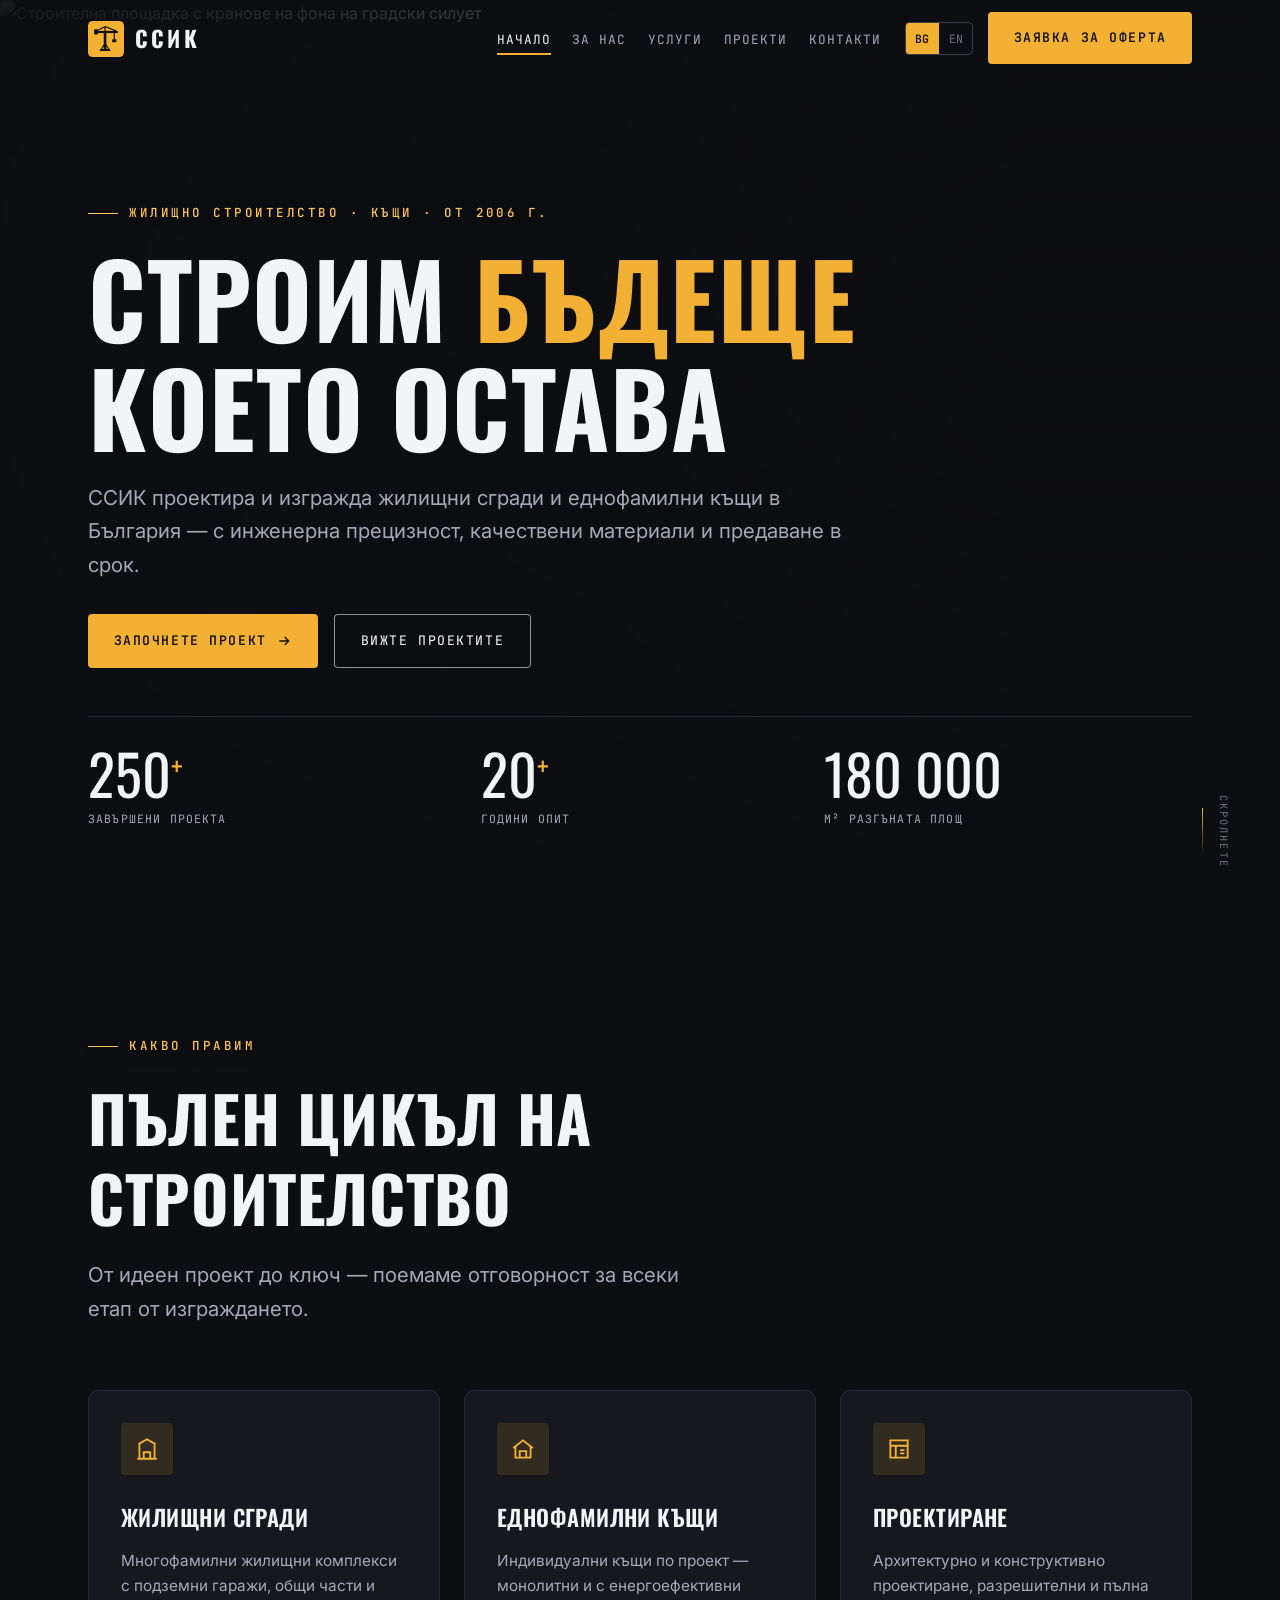
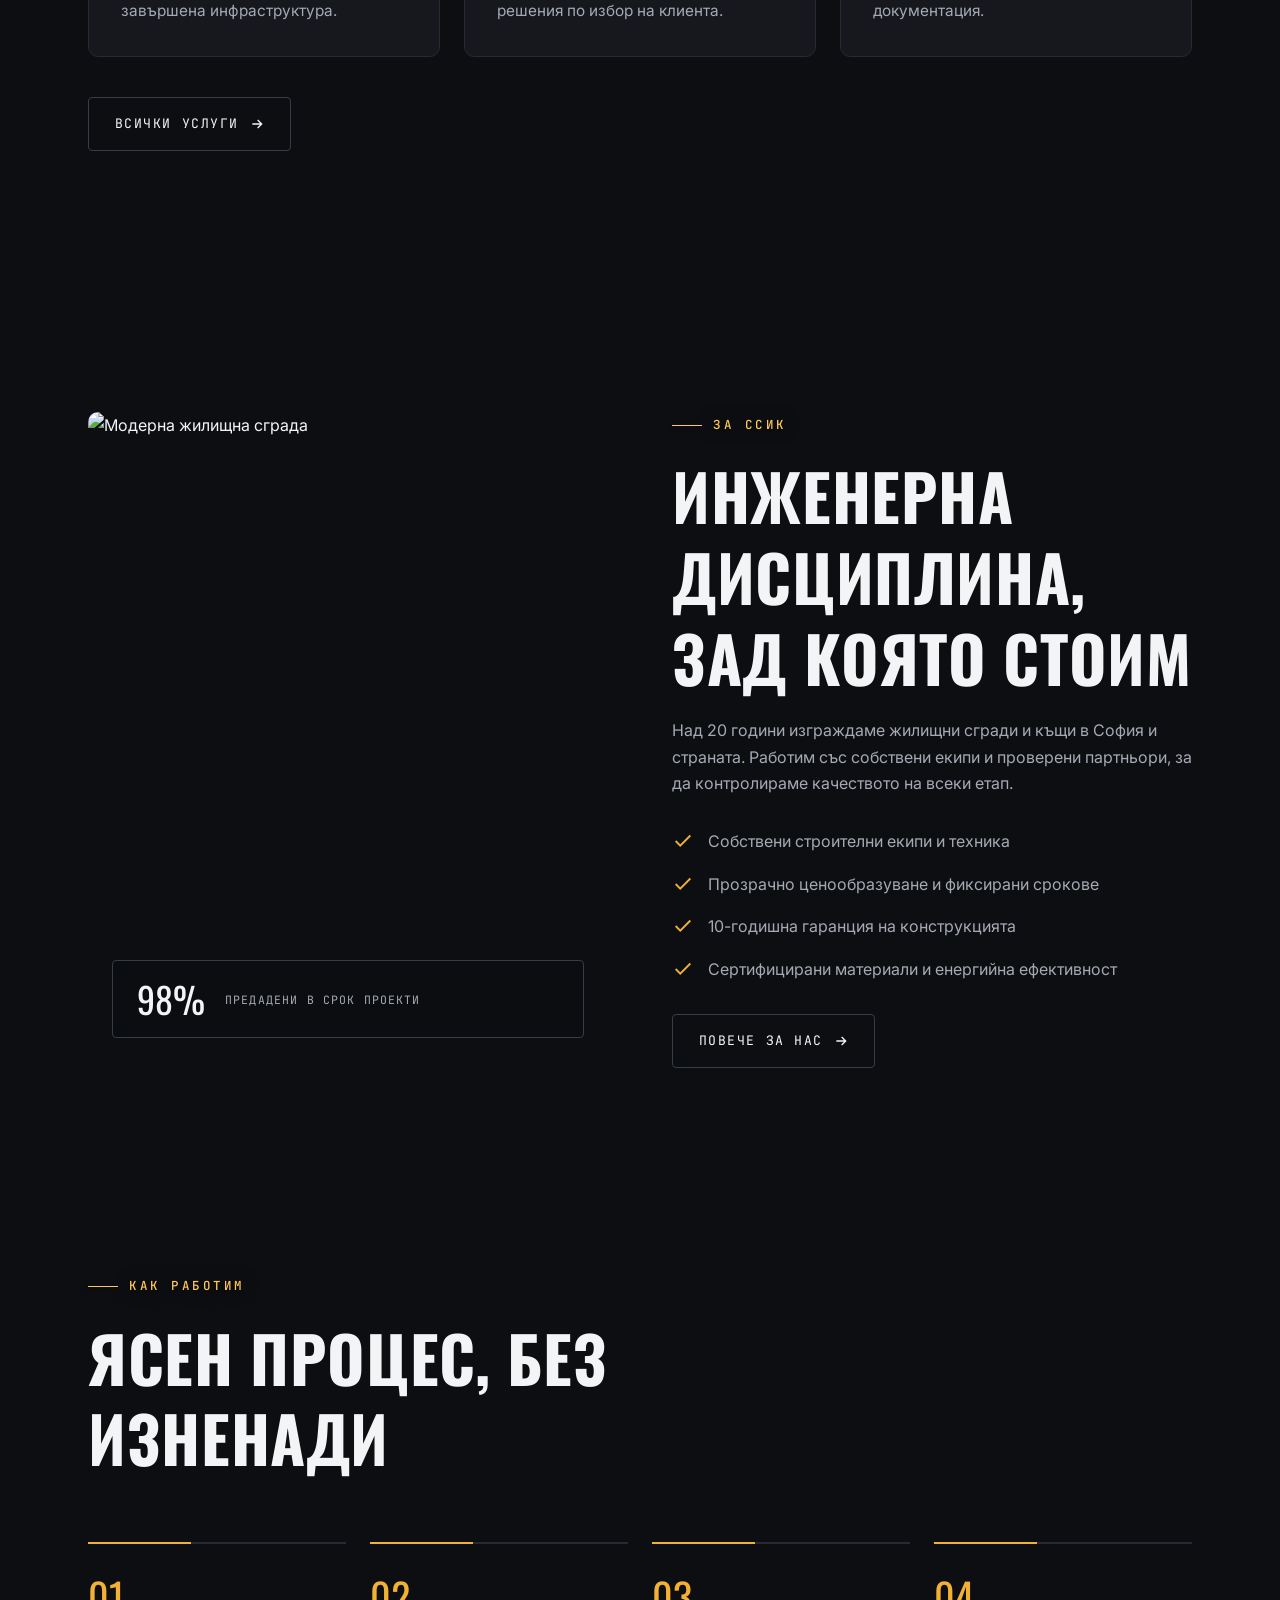
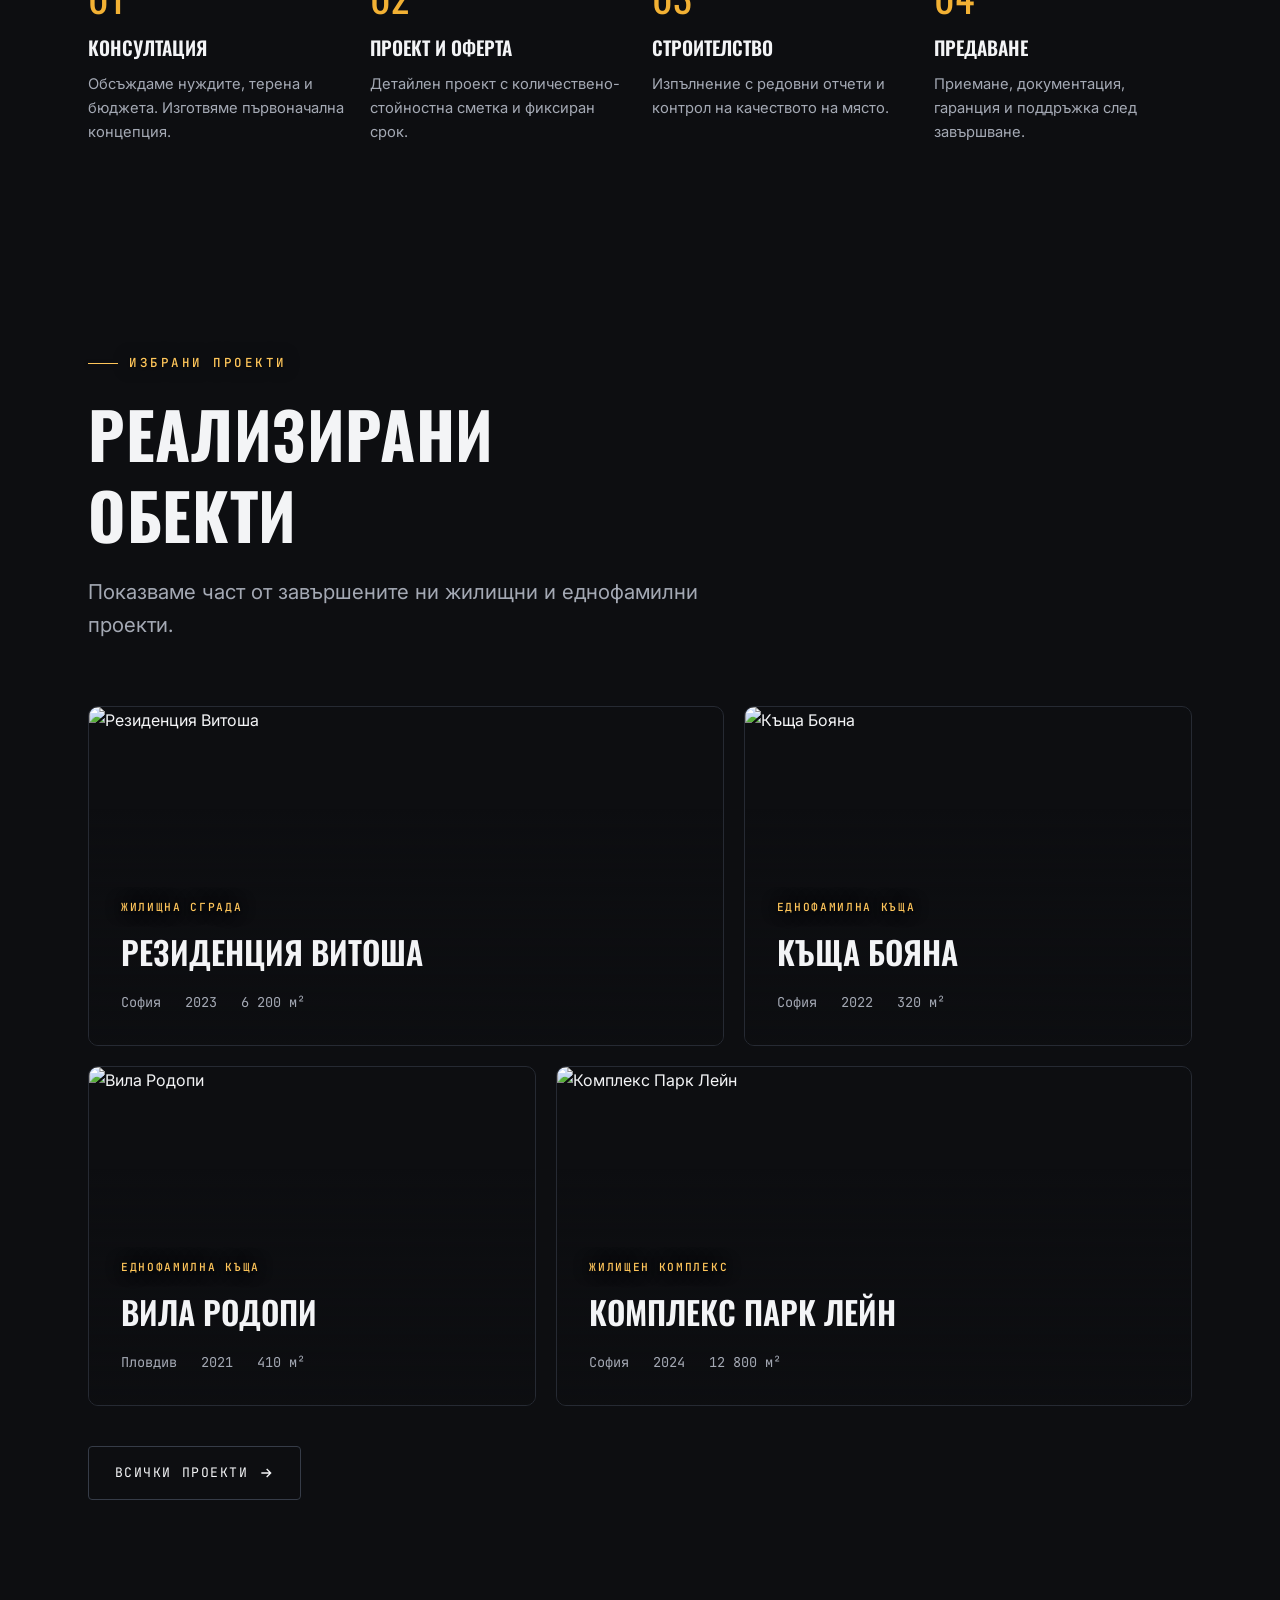
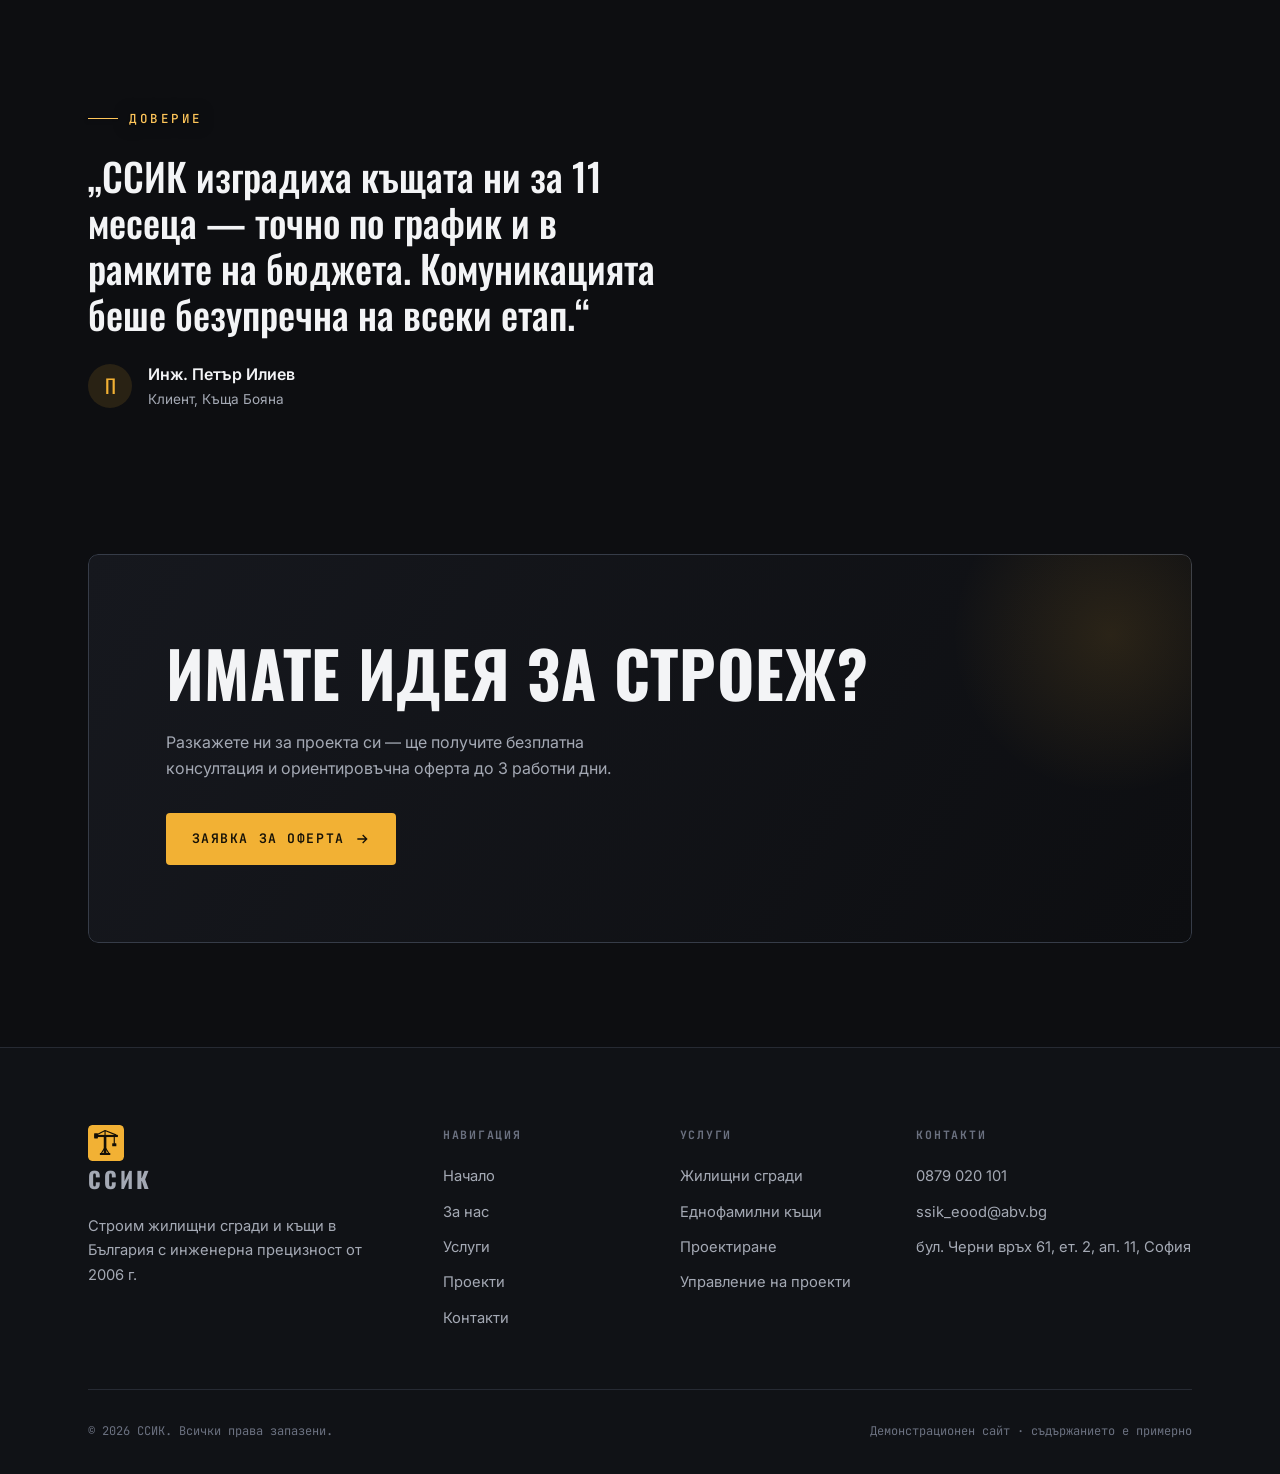
==== commit e1bc58cb: "Fix: скрий напълно затвореното мобилно меню (тъмна лента над логото) Затворено, .nav__panel се вдига" ====
--- a/index.html
+++ b/index.html
@@ -9,7 +9,7 @@
   <link rel="preconnect" href="https://fonts.googleapis.com" />
   <link rel="preconnect" href="https://fonts.gstatic.com" crossorigin />
   <link href="https://fonts.googleapis.com/css2?family=Oswald:wght@400;500;600;700&family=Inter:wght@300;400;500;600;700&family=JetBrains+Mono:wght@400;500&display=swap" rel="stylesheet" />
-  <link rel="stylesheet" href="assets/css/styles.css?v=1783640327" />
+  <link rel="stylesheet" href="assets/css/styles.css?v=1783707653" />
 </head>
 <body>
   <!-- ================= HEADER ================= -->
@@ -325,8 +325,8 @@
 
   <script src="https://cdnjs.cloudflare.com/ajax/libs/gsap/3.12.5/gsap.min.js" defer></script>
   <script src="https://cdnjs.cloudflare.com/ajax/libs/gsap/3.12.5/ScrollTrigger.min.js" defer></script>
-  <script src="assets/js/i18n.js?v=1783640327" defer></script>
-  <script src="assets/js/main.js?v=1783640327" defer></script>
+  <script src="assets/js/i18n.js?v=1783707653" defer></script>
+  <script src="assets/js/main.js?v=1783707653" defer></script>
   <script>document.getElementById('year').textContent = new Date().getFullYear();</script>
 </body>
 </html>
--- a/assets/css/styles.css
+++ b/assets/css/styles.css
@@ -464,7 +464,7 @@
     background: rgba(13,14,17,0.97); backdrop-filter: blur(16px); -webkit-backdrop-filter: blur(16px);
     border-bottom: 1px solid var(--border);
     padding: 1rem var(--gutter) 2rem;
-    transform: translateY(-120%); transition: transform 320ms var(--ease-out);
+    transform: translateY(calc(-100% - var(--header-h) - 12px)); transition: transform 320ms var(--ease-out);
     max-height: calc(100svh - var(--header-h)); overflow-y: auto;
   }
   .nav.is-open .nav__panel { transform: translateY(0); }
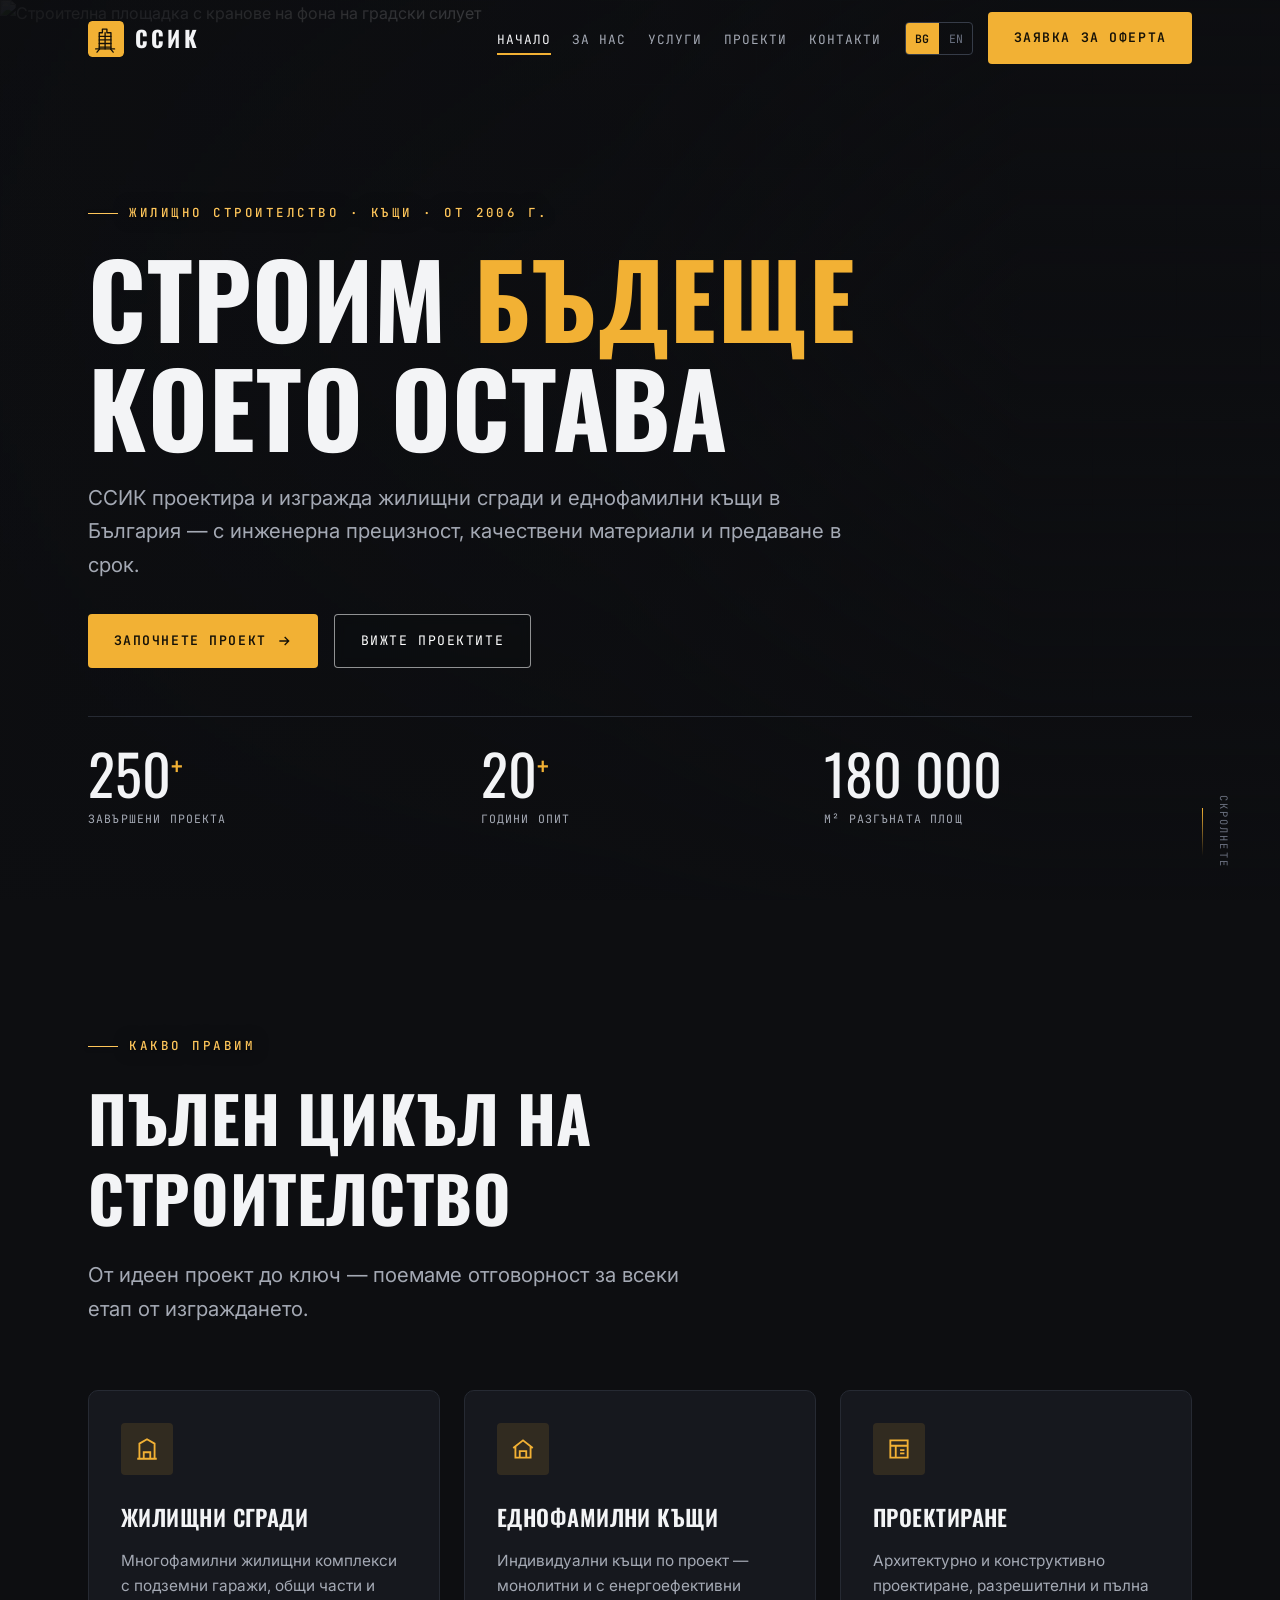
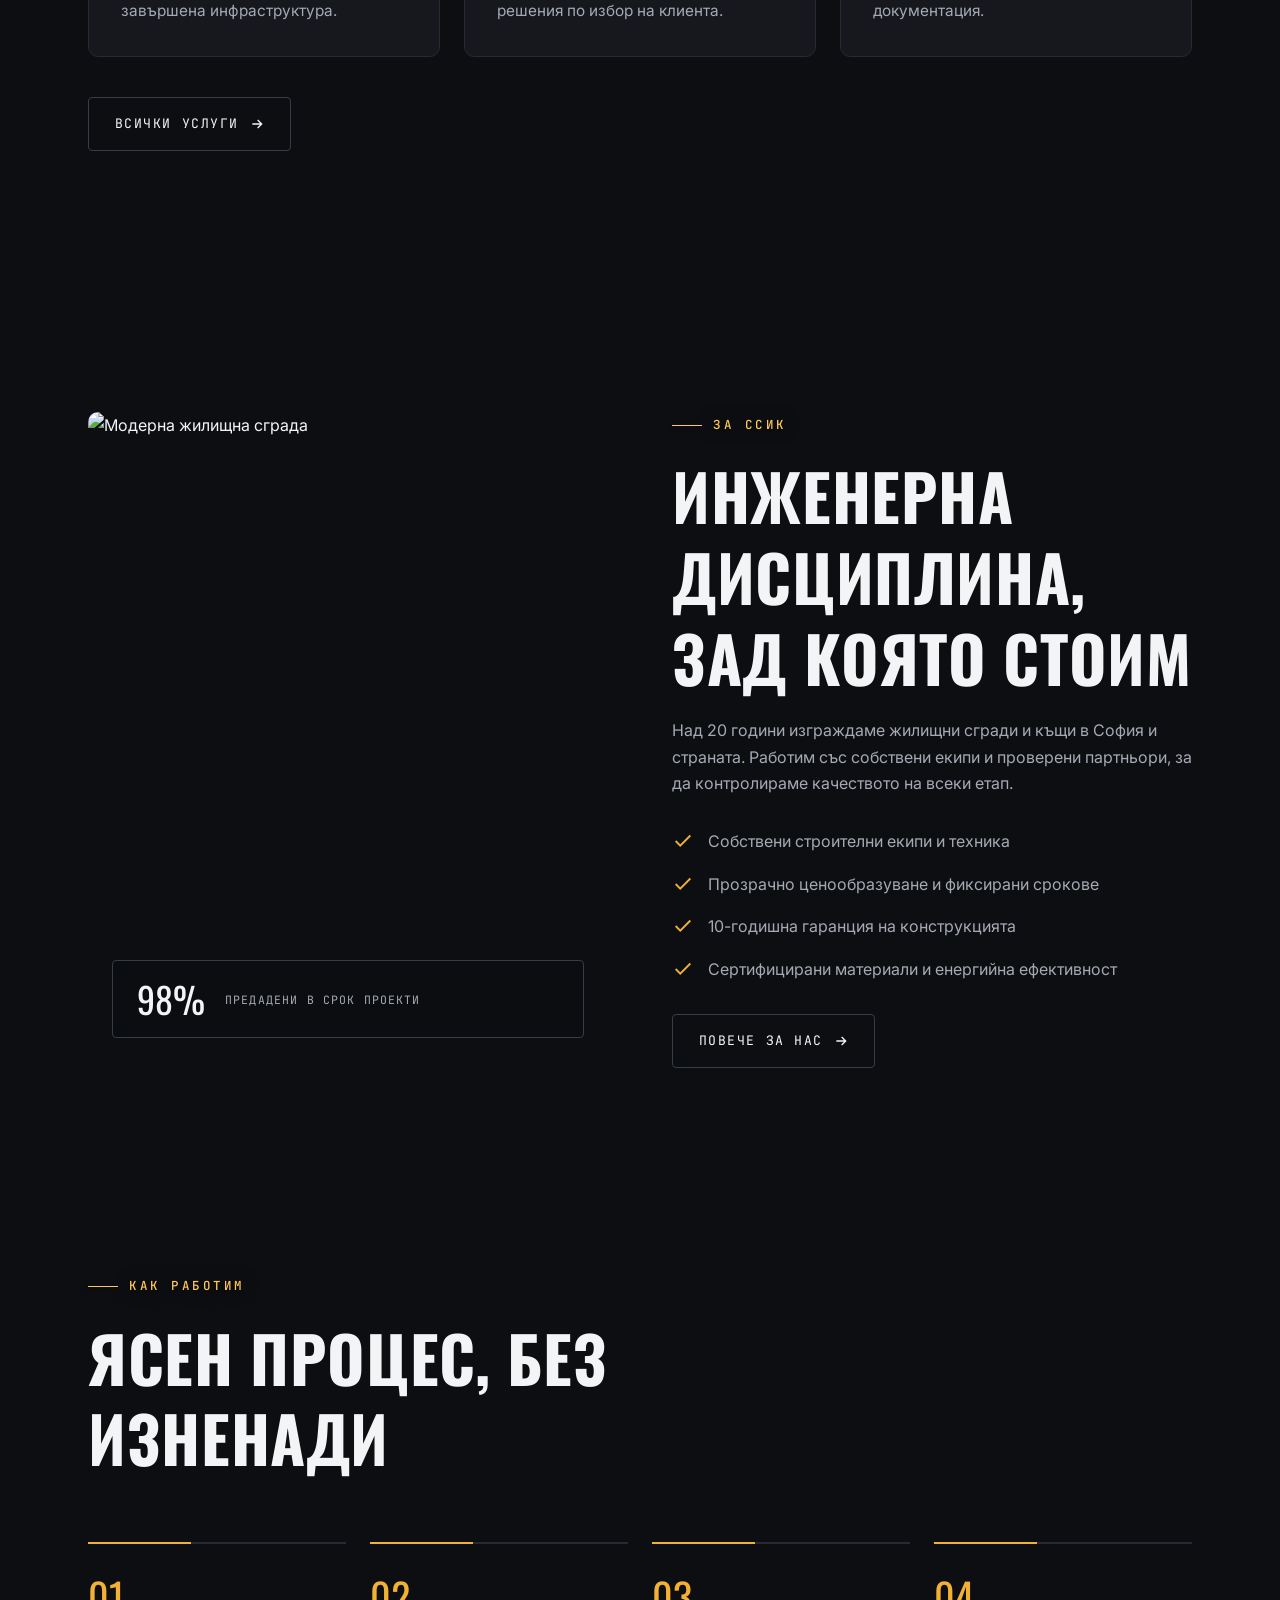
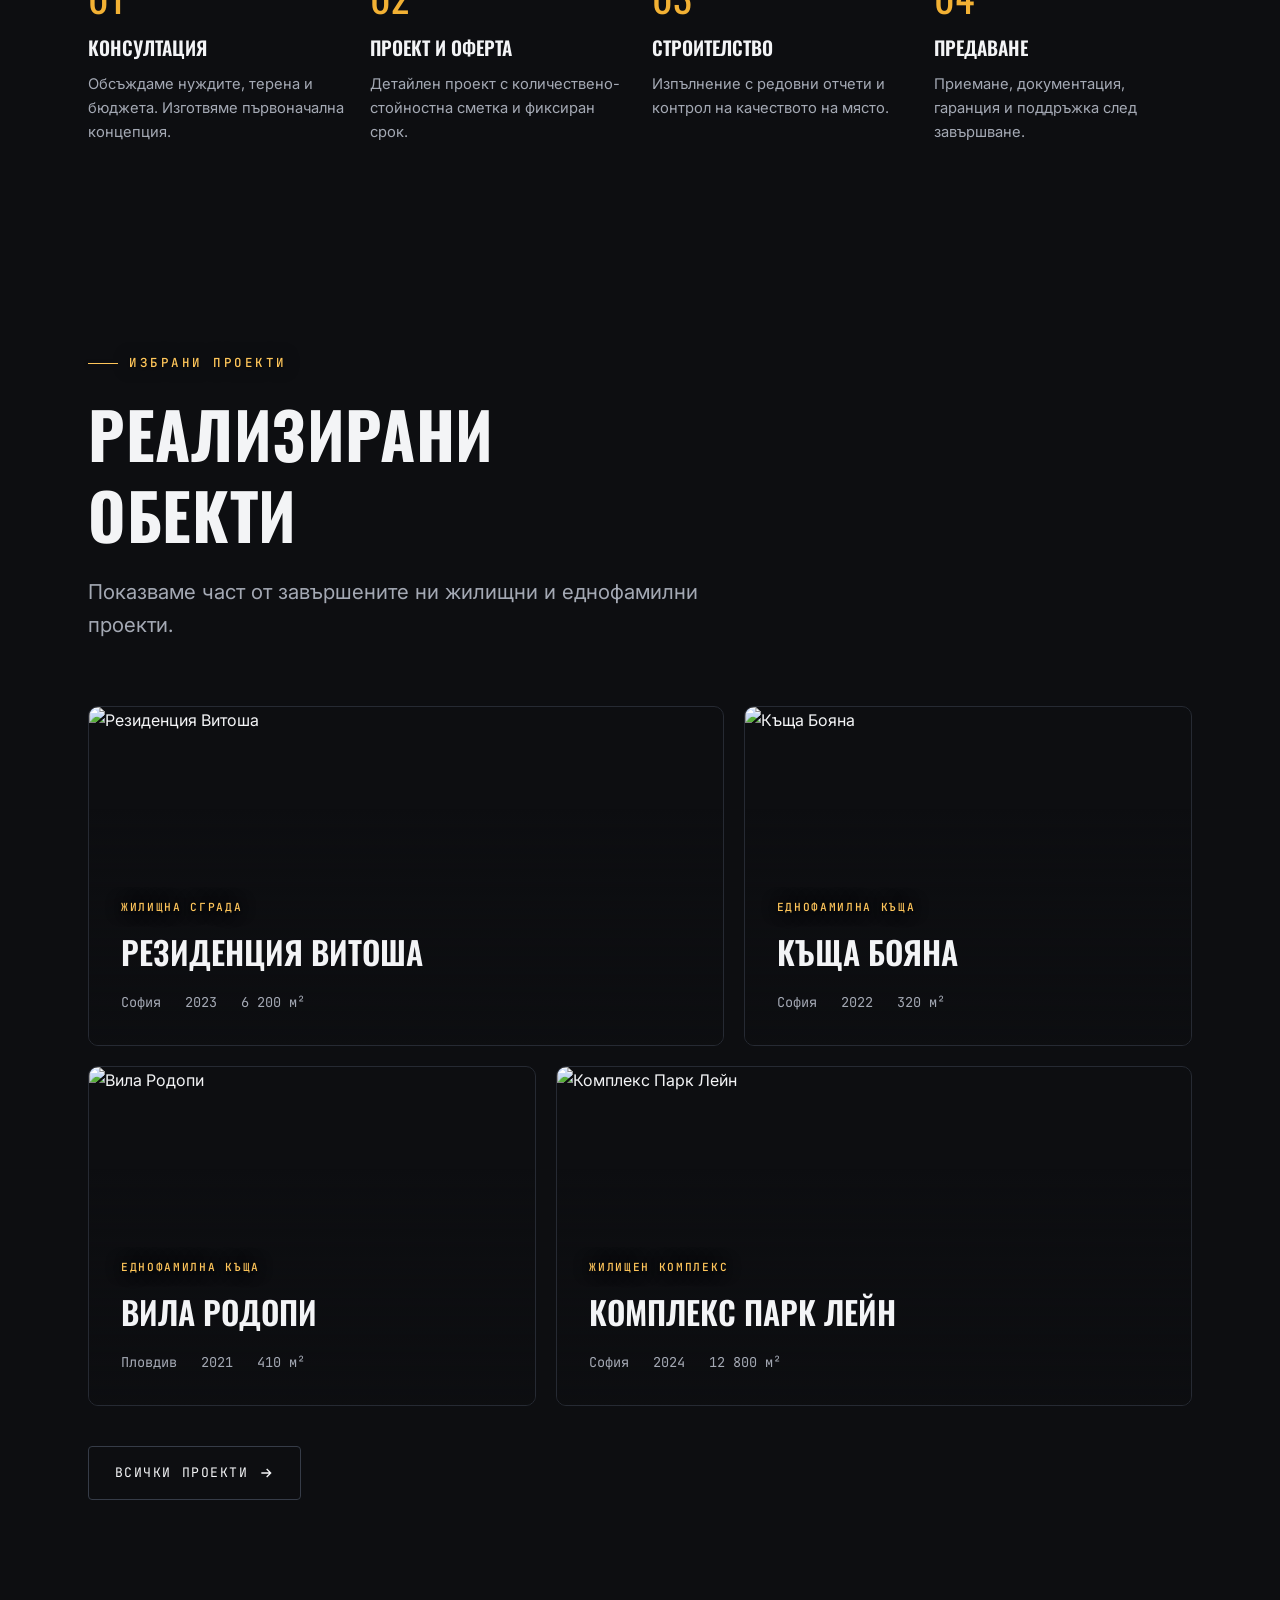
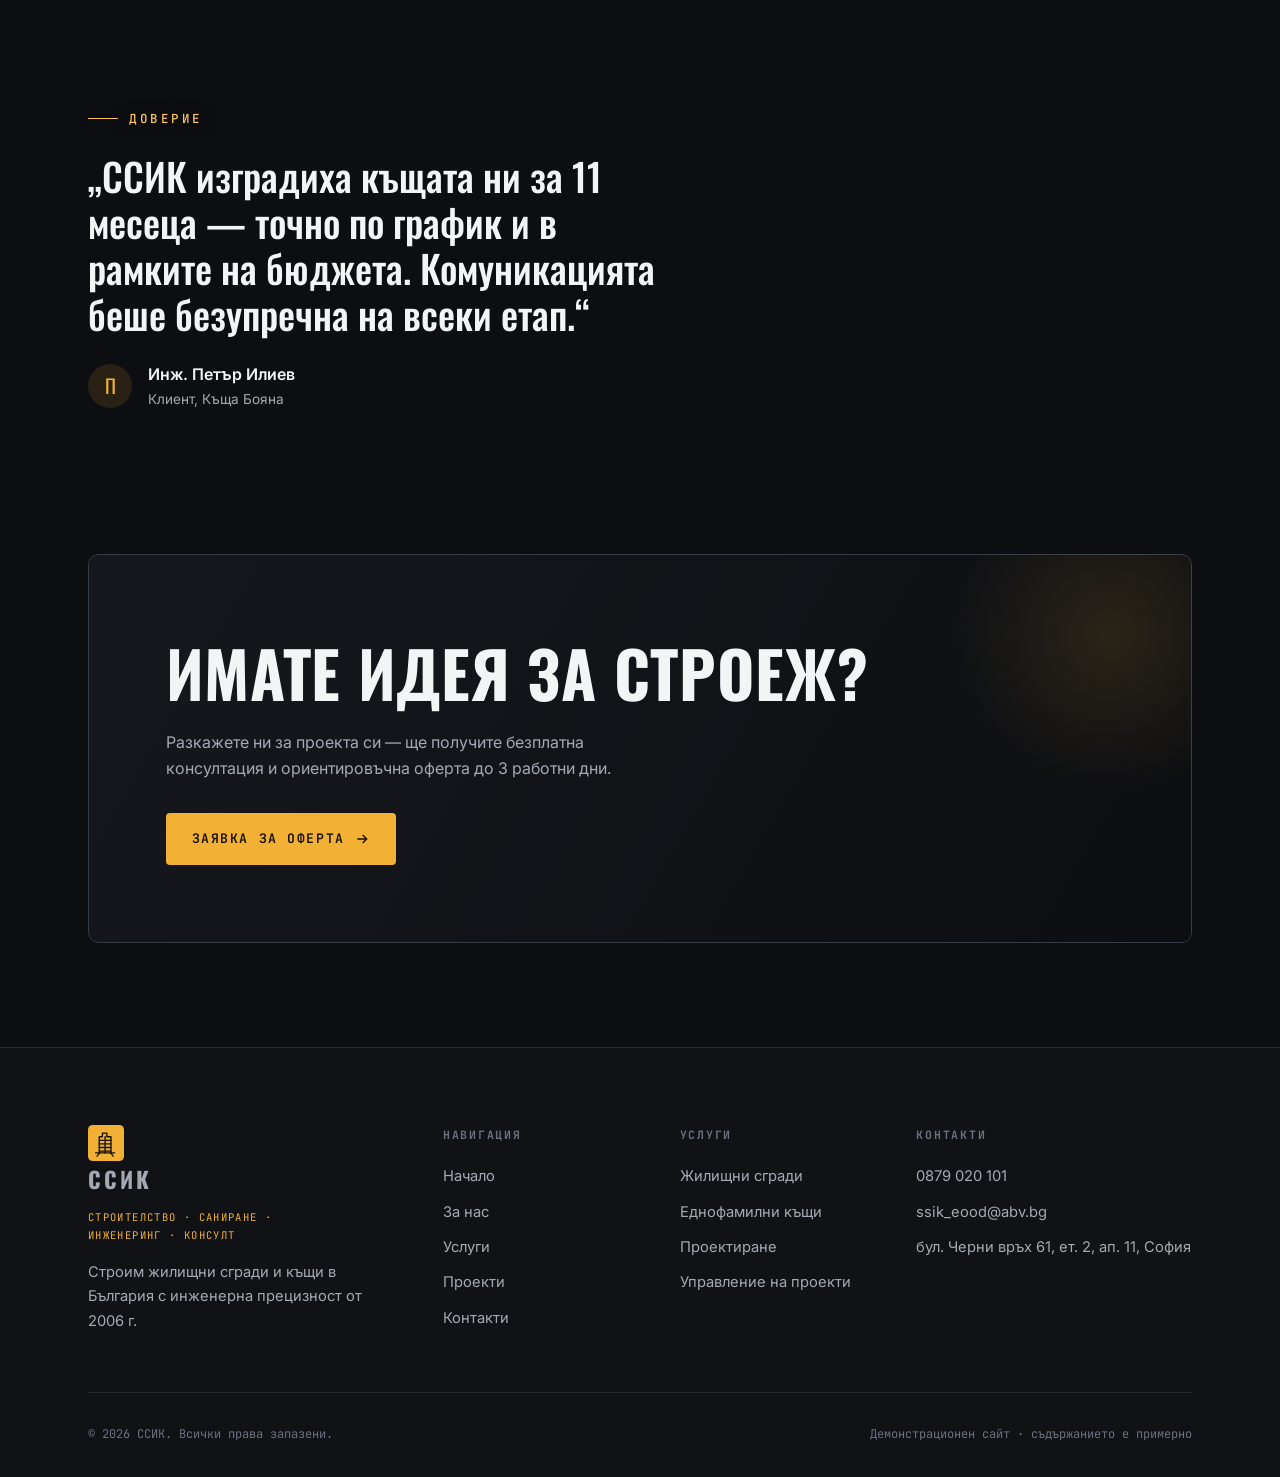
==== commit 1932ed18: "Логото по мотив на реалното (сграда) + таглайн и favicon - Иконата logo-mark.svg е преработена по ре" ====
--- a/index.html
+++ b/index.html
@@ -9,7 +9,8 @@
   <link rel="preconnect" href="https://fonts.googleapis.com" />
   <link rel="preconnect" href="https://fonts.gstatic.com" crossorigin />
   <link href="https://fonts.googleapis.com/css2?family=Oswald:wght@400;500;600;700&family=Inter:wght@300;400;500;600;700&family=JetBrains+Mono:wght@400;500&display=swap" rel="stylesheet" />
-  <link rel="stylesheet" href="assets/css/styles.css?v=1783707653" />
+  <link rel="icon" type="image/svg+xml" href="assets/img/logo-mark.svg" />
+  <link rel="stylesheet" href="assets/css/styles.css?v=1784240022" />
 </head>
 <body>
   <!-- ================= HEADER ================= -->
@@ -292,6 +293,7 @@
           <a class="brand" href="index.html">
             <img class="brand__logo" src="assets/img/logo-mark.svg" alt="" width="36" height="36" /><span class="brand__name">ССИК</span>
           </a>
+          <p class="brand__acr" data-i18n="ft.acr">Строителство · Саниране · Инженеринг · Консулт</p>
           <p class="muted" data-i18n="ft.tag">Строим жилищни сгради и къщи в България с инженерна прецизност от 2006 г.</p>
         </div>
         <div class="footer-col">
@@ -325,8 +327,8 @@
 
   <script src="https://cdnjs.cloudflare.com/ajax/libs/gsap/3.12.5/gsap.min.js" defer></script>
   <script src="https://cdnjs.cloudflare.com/ajax/libs/gsap/3.12.5/ScrollTrigger.min.js" defer></script>
-  <script src="assets/js/i18n.js?v=1783707653" defer></script>
-  <script src="assets/js/main.js?v=1783707653" defer></script>
+  <script src="assets/js/i18n.js?v=1784240022" defer></script>
+  <script src="assets/js/main.js?v=1784240022" defer></script>
   <script>document.getElementById('year').textContent = new Date().getFullYear();</script>
 </body>
 </html>
--- a/assets/css/styles.css
+++ b/assets/css/styles.css
@@ -192,6 +192,7 @@
   font-size: 1.4rem; letter-spacing: 0.14em; text-transform: uppercase;
 }
 .brand__name b { color: var(--accent); font-weight: 700; }
+.footer-brand .brand__acr { margin-top: 0.55rem; font-family: var(--font-mono); font-size: 0.66rem; letter-spacing: 0.13em; text-transform: uppercase; color: var(--accent); }
 
 .nav { display: flex; align-items: center; gap: 1.5rem; }
 .nav__links { display: flex; align-items: center; gap: 1.35rem; }
@@ -290,6 +291,11 @@
 .grid { display: grid; gap: 1.5rem; }
 .grid--3 { grid-template-columns: repeat(3, 1fr); }
 .grid--2 { grid-template-columns: repeat(2, 1fr); }
+.grid--4 { grid-template-columns: repeat(4, 1fr); }
+@media (max-width: 900px) { .grid--4 { grid-template-columns: repeat(2, 1fr); } }
+@media (max-width: 560px) { .grid--4 { grid-template-columns: 1fr; } }
+.hero__stats.is-four { grid-template-columns: repeat(4, 1fr); }
+@media (max-width: 560px) { .hero__stats.is-four { grid-template-columns: repeat(2, 1fr); row-gap: 2rem; } }
 
 .card {
   background: var(--surface);
@@ -364,6 +370,22 @@
 .step::after { content: ""; position: absolute; top: -2px; left: 0; width: 40%; height: 2px; background: var(--accent); }
 .step h4 { font-family: var(--font-display); text-transform: uppercase; font-size: 1.2rem; font-weight: 600; margin-bottom: 0.5rem; }
 .step p { color: var(--fg-muted); font-size: 0.92rem; }
+
+/* ---------- Acronym ---------- */
+.acronym { display: grid; grid-template-columns: repeat(4, 1fr); gap: 1.5rem; margin-top: 1.5rem; }
+.acr { border-left: 2px solid var(--accent); padding-left: 1.1rem; }
+.acr__l { display: block; font-family: var(--font-display); font-weight: 700; font-size: clamp(2.5rem, 5vw, 3.5rem); line-height: 1; color: var(--accent); }
+.acr__w { display: block; margin-top: 0.35rem; font-family: var(--font-mono); font-size: 0.8rem; letter-spacing: 0.12em; text-transform: uppercase; color: var(--fg-muted); }
+@media (max-width: 700px) { .acronym { grid-template-columns: repeat(2, 1fr); gap: 1.75rem 1.25rem; } }
+
+/* ---------- Timeline ---------- */
+.timeline { position: relative; max-width: 720px; }
+.timeline::before { content: ""; position: absolute; left: 6px; top: 8px; bottom: 8px; width: 2px; background: var(--border); }
+.tl-item { position: relative; padding: 0 0 2.25rem 2.25rem; }
+.tl-item:last-child { padding-bottom: 0; }
+.tl-item::before { content: ""; position: absolute; left: 0; top: 4px; width: 14px; height: 14px; border-radius: 50%; background: var(--accent); box-shadow: 0 0 0 4px var(--bg); }
+.tl-year { font-family: var(--font-display); font-weight: 600; font-size: 1.5rem; line-height: 1; color: var(--accent); letter-spacing: 0.02em; }
+.tl-item p { color: var(--fg-muted); margin-top: 0.4rem; max-width: 52ch; }
 
 /* ---------- CTA band ---------- */
 .cta-band { position: relative; overflow: hidden; border-radius: var(--radius-lg); }
